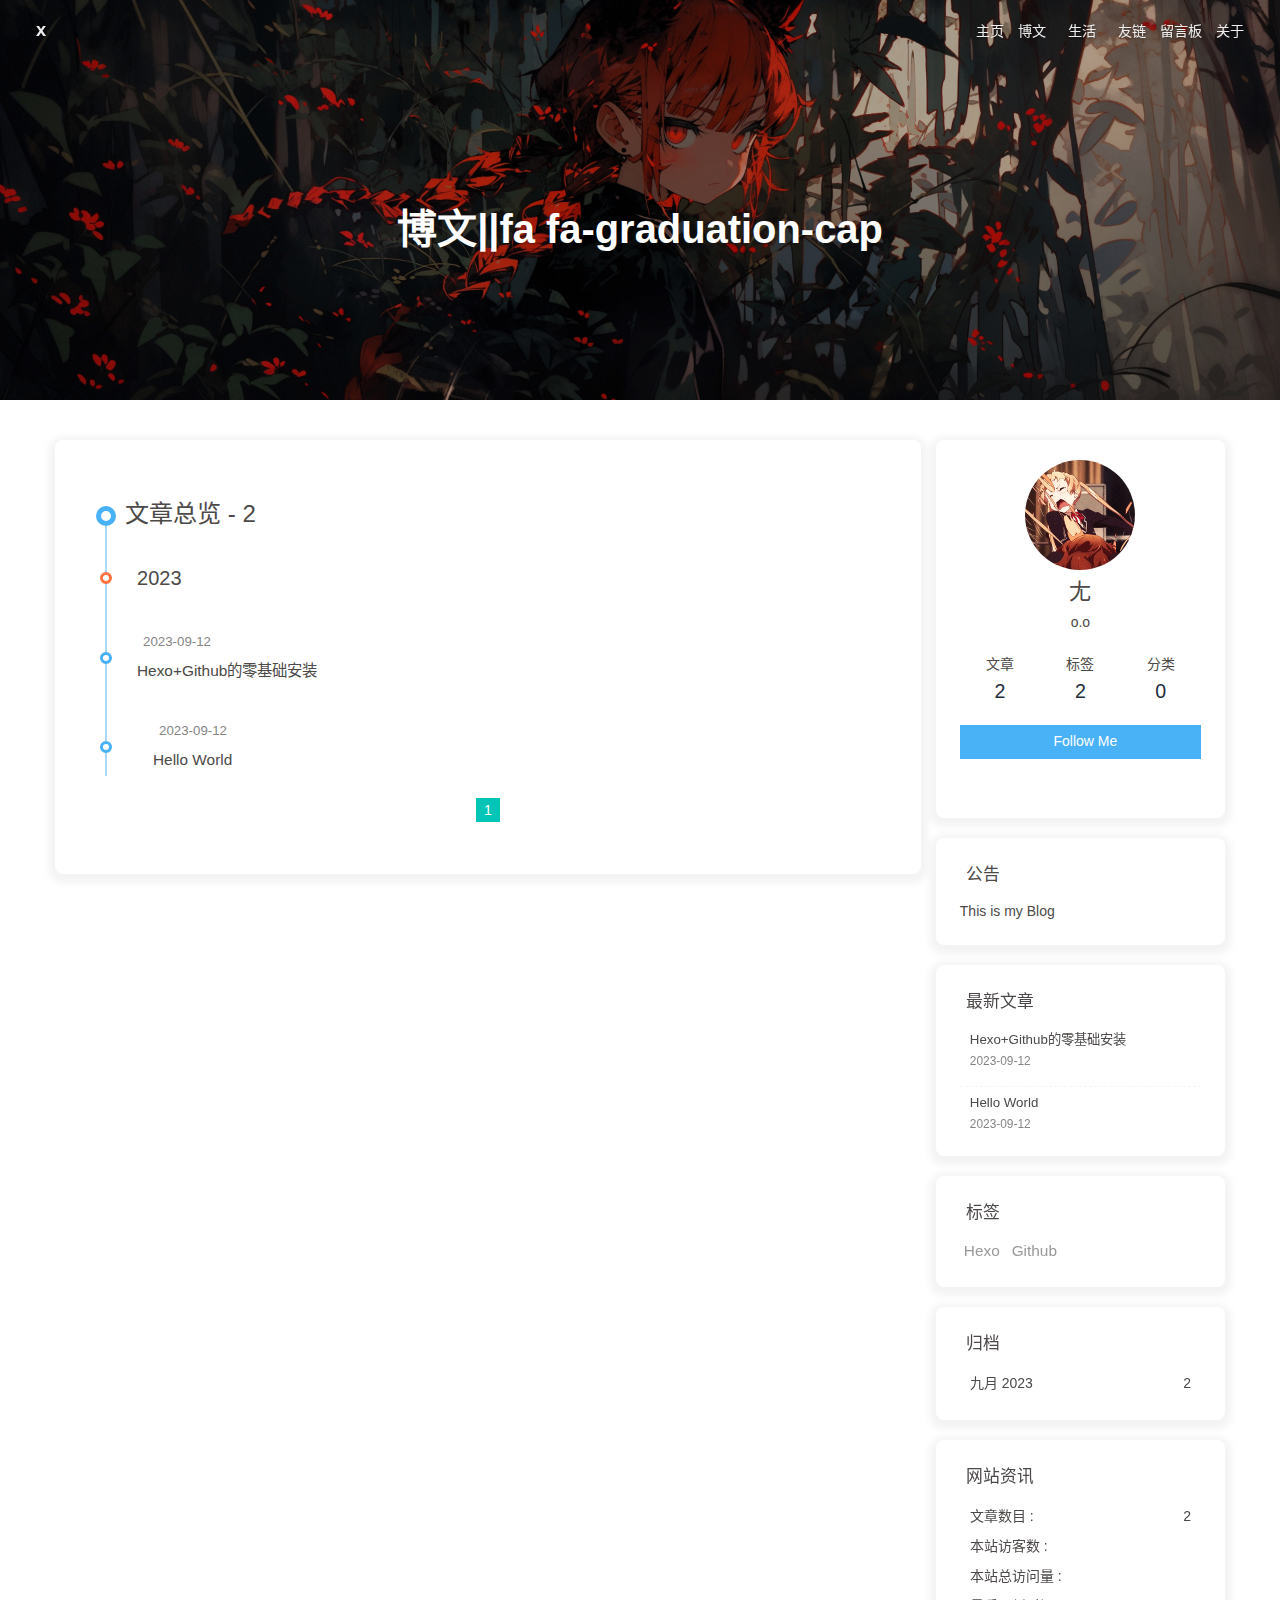
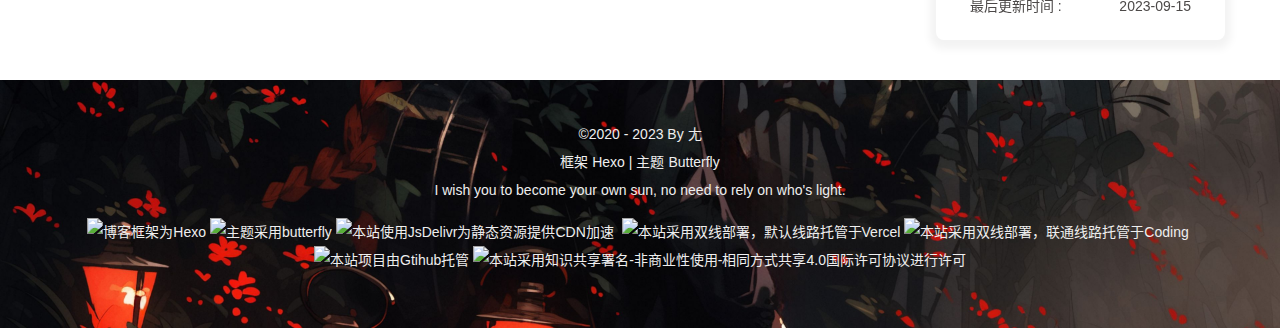
==== archives/index.html @ 746f525b "Site updated: 2023-09-15 11:22:36" ====
<!DOCTYPE html><html lang="zh-CN" data-theme="light"><head><meta charset="UTF-8"><meta http-equiv="X-UA-Compatible" content="IE=edge"><meta name="viewport" content="width=device-width, initial-scale=1.0,viewport-fit=cover"><title>博文||fa fa-graduation-cap | x</title><meta name="author" content="尢"><meta name="copyright" content="尢"><meta name="format-detection" content="telephone=no"><meta name="theme-color" content="#ffffff"><meta name="description" content="o.o">
<meta property="og:type" content="website">
<meta property="og:title" content="博文||fa fa-graduation-cap">
<meta property="og:url" content="http://example.com/archives/index.html">
<meta property="og:site_name" content="x">
<meta property="og:description" content="o.o">
<meta property="og:locale" content="zh_CN">
<meta property="og:image" content="http://example.com/img/2.gif">
<meta property="article:author" content="尢">
<meta name="twitter:card" content="summary">
<meta name="twitter:image" content="http://example.com/img/2.gif"><link rel="shortcut icon" href="/img/logo.png"><link rel="canonical" href="http://example.com/archives/index.html"><link rel="preconnect" href="//cdn.jsdelivr.net"/><link rel="preconnect" href="//busuanzi.ibruce.info"/><link rel="stylesheet" href="/css/index.css"><link rel="stylesheet" href="https://cdn.jsdelivr.net/npm/@fortawesome/fontawesome-free/css/all.min.css" media="print" onload="this.media='all'"><link rel="stylesheet" href="https://cdn.jsdelivr.net/npm/@fancyapps/ui/dist/fancybox/fancybox.min.css" media="print" onload="this.media='all'"><script>const GLOBAL_CONFIG = {
  root: '/',
  algolia: undefined,
  localSearch: undefined,
  translate: undefined,
  noticeOutdate: undefined,
  highlight: {"plugin":"highlighjs","highlightCopy":true,"highlightLang":true,"highlightHeightLimit":false},
  copy: {
    success: '复制成功',
    error: '复制错误',
    noSupport: '浏览器不支持'
  },
  relativeDate: {
    homepage: false,
    post: false
  },
  runtime: '',
  dateSuffix: {
    just: '刚刚',
    min: '分钟前',
    hour: '小时前',
    day: '天前',
    month: '个月前'
  },
  copyright: undefined,
  lightbox: 'fancybox',
  Snackbar: undefined,
  source: {
    justifiedGallery: {
      js: 'https://cdn.jsdelivr.net/npm/flickr-justified-gallery/dist/fjGallery.min.js',
      css: 'https://cdn.jsdelivr.net/npm/flickr-justified-gallery/dist/fjGallery.min.css'
    }
  },
  isPhotoFigcaption: false,
  islazyload: false,
  isAnchor: false,
  percent: {
    toc: true,
    rightside: false,
  },
  autoDarkmode: false
}</script><script id="config-diff">var GLOBAL_CONFIG_SITE = {
  title: '博文||fa fa-graduation-cap',
  isPost: false,
  isHome: false,
  isHighlightShrink: false,
  isToc: false,
  postUpdate: '2023-09-15 11:22:35'
}</script><noscript><style type="text/css">
  #nav {
    opacity: 1
  }
  .justified-gallery img {
    opacity: 1
  }

  #recent-posts time,
  #post-meta time {
    display: inline !important
  }
</style></noscript><script>(win=>{
    win.saveToLocal = {
      set: function setWithExpiry(key, value, ttl) {
        if (ttl === 0) return
        const now = new Date()
        const expiryDay = ttl * 86400000
        const item = {
          value: value,
          expiry: now.getTime() + expiryDay,
        }
        localStorage.setItem(key, JSON.stringify(item))
      },

      get: function getWithExpiry(key) {
        const itemStr = localStorage.getItem(key)

        if (!itemStr) {
          return undefined
        }
        const item = JSON.parse(itemStr)
        const now = new Date()

        if (now.getTime() > item.expiry) {
          localStorage.removeItem(key)
          return undefined
        }
        return item.value
      }
    }
  
    win.getScript = url => new Promise((resolve, reject) => {
      const script = document.createElement('script')
      script.src = url
      script.async = true
      script.onerror = reject
      script.onload = script.onreadystatechange = function() {
        const loadState = this.readyState
        if (loadState && loadState !== 'loaded' && loadState !== 'complete') return
        script.onload = script.onreadystatechange = null
        resolve()
      }
      document.head.appendChild(script)
    })
  
    win.getCSS = (url,id = false) => new Promise((resolve, reject) => {
      const link = document.createElement('link')
      link.rel = 'stylesheet'
      link.href = url
      if (id) link.id = id
      link.onerror = reject
      link.onload = link.onreadystatechange = function() {
        const loadState = this.readyState
        if (loadState && loadState !== 'loaded' && loadState !== 'complete') return
        link.onload = link.onreadystatechange = null
        resolve()
      }
      document.head.appendChild(link)
    })
  
      win.activateDarkMode = function () {
        document.documentElement.setAttribute('data-theme', 'dark')
        if (document.querySelector('meta[name="theme-color"]') !== null) {
          document.querySelector('meta[name="theme-color"]').setAttribute('content', '#0d0d0d')
        }
      }
      win.activateLightMode = function () {
        document.documentElement.setAttribute('data-theme', 'light')
        if (document.querySelector('meta[name="theme-color"]') !== null) {
          document.querySelector('meta[name="theme-color"]').setAttribute('content', '#ffffff')
        }
      }
      const t = saveToLocal.get('theme')
    
          if (t === 'dark') activateDarkMode()
          else if (t === 'light') activateLightMode()
        
      const asideStatus = saveToLocal.get('aside-status')
      if (asideStatus !== undefined) {
        if (asideStatus === 'hide') {
          document.documentElement.classList.add('hide-aside')
        } else {
          document.documentElement.classList.remove('hide-aside')
        }
      }
    
    const detectApple = () => {
      if(/iPad|iPhone|iPod|Macintosh/.test(navigator.userAgent)){
        document.documentElement.classList.add('apple')
      }
    }
    detectApple()
    })(window)</script><link rel="stylesheet" href="/css/shadow.css"><link rel="stylesheet" href="https://cdn.jsdelivr.net/gh/sviptzk/[email protected]/butterfly/css/plugins.min.css"><meta name="generator" content="Hexo 6.3.0"></head><body><div id="web_bg"></div><div id="sidebar"><div id="menu-mask"></div><div id="sidebar-menus"><div class="avatar-img is-center"><img src="/img/2.gif" onerror="onerror=null;src='/img/friend_404.gif'" alt="avatar"/></div><div class="sidebar-site-data site-data is-center"><a href="/archives/"><div class="headline">文章</div><div class="length-num">2</div></a><a href="/tags/"><div class="headline">标签</div><div class="length-num">2</div></a><a href="/categories/"><div class="headline">分类</div><div class="length-num">0</div></a></div><hr class="custom-hr"/><div class="menus_items"><div class="menus_item"><a class="site-page" href="/"><i class="fa-fw fa fa-home"></i><span> 主页</span></a></div><div class="menus_item"><a class="site-page group" href="javascript:void(0);"><i class="fa-fw fa fa-graduation-cap"></i><span> 博文</span><i class="fas fa-chevron-down"></i></a><ul class="menus_item_child"><li><a class="site-page child" href="/%E5%BD%92%E6%A1%A3"><i class="fa-fw /archives/"></i><span> 0</span></a></li><li><a class="site-page child" href="/%E5%88%86%E7%B1%BB"><i class="fa-fw /categories/"></i><span> 1</span></a></li><li><a class="site-page child" href="/%E6%A0%87%E7%AD%BE"><i class="fa-fw /tags/"></i><span> 2</span></a></li></ul></div><div class="menus_item"><a class="site-page group" href="javascript:void(0);"><i class="fa-fw fa fa-diamond"></i><span> 生活</span><i class="fas fa-chevron-down"></i></a><ul class="menus_item_child"><li><a class="site-page child" href="/%E8%AF%B4%E8%AF%B4"><i class="fa-fw /shuoshuo/"></i><span> 0</span></a></li><li><a class="site-page child" href="/%E7%9B%B8%E5%86%8C"><i class="fa-fw /photos/"></i><span> 1</span></a></li></ul></div><div class="menus_item"><a class="site-page" href="/links/"><i class="fa-fw fa fa-link"></i><span> 友链</span></a></div><div class="menus_item"><a class="site-page" href="/comment/"><i class="fa-fw fa fa-paper-plane"></i><span> 留言板</span></a></div><div class="menus_item"><a class="site-page" href="/about/"><i class="fa-fw fa fa-heart"></i><span> 关于</span></a></div></div></div></div><div class="page" id="body-wrap"><header class="not-home-page" id="page-header" style="background-image: url('/img/1.jpg')"><nav id="nav"><span id="blog-info"><a href="/" title="x"><span class="site-name">x</span></a></span><div id="menus"><div class="menus_items"><div class="menus_item"><a class="site-page" href="/"><i class="fa-fw fa fa-home"></i><span> 主页</span></a></div><div class="menus_item"><a class="site-page group" href="javascript:void(0);"><i class="fa-fw fa fa-graduation-cap"></i><span> 博文</span><i class="fas fa-chevron-down"></i></a><ul class="menus_item_child"><li><a class="site-page child" href="/%E5%BD%92%E6%A1%A3"><i class="fa-fw /archives/"></i><span> 0</span></a></li><li><a class="site-page child" href="/%E5%88%86%E7%B1%BB"><i class="fa-fw /categories/"></i><span> 1</span></a></li><li><a class="site-page child" href="/%E6%A0%87%E7%AD%BE"><i class="fa-fw /tags/"></i><span> 2</span></a></li></ul></div><div class="menus_item"><a class="site-page group" href="javascript:void(0);"><i class="fa-fw fa fa-diamond"></i><span> 生活</span><i class="fas fa-chevron-down"></i></a><ul class="menus_item_child"><li><a class="site-page child" href="/%E8%AF%B4%E8%AF%B4"><i class="fa-fw /shuoshuo/"></i><span> 0</span></a></li><li><a class="site-page child" href="/%E7%9B%B8%E5%86%8C"><i class="fa-fw /photos/"></i><span> 1</span></a></li></ul></div><div class="menus_item"><a class="site-page" href="/links/"><i class="fa-fw fa fa-link"></i><span> 友链</span></a></div><div class="menus_item"><a class="site-page" href="/comment/"><i class="fa-fw fa fa-paper-plane"></i><span> 留言板</span></a></div><div class="menus_item"><a class="site-page" href="/about/"><i class="fa-fw fa fa-heart"></i><span> 关于</span></a></div></div><div id="toggle-menu"><a class="site-page" href="javascript:void(0);"><i class="fas fa-bars fa-fw"></i></a></div></div></nav><div id="page-site-info"><h1 id="site-title">博文||fa fa-graduation-cap</h1></div></header><main class="layout" id="content-inner"><div id="archive"><div class="article-sort-title">文章总览 - 2</div><div class="article-sort"><div class="article-sort-item year">2023</div><div class="article-sort-item no-article-cover"><div class="article-sort-item-info"><div class="article-sort-item-time"><i class="far fa-calendar-alt"></i><time class="post-meta-date-created" datetime="2023-09-12T15:02:37.000Z" title="发表于 2023-09-12 23:02:37">2023-09-12</time></div><a class="article-sort-item-title" href="/2023/09/12/Java%E5%AD%A6%E4%B9%A0/" title="Hexo+Github的零基础安装">Hexo+Github的零基础安装</a></div></div><div class="article-sort-item"><div class="article-sort-item-info"><div class="article-sort-item-time"><i class="far fa-calendar-alt"></i><time class="post-meta-date-created" datetime="2023-09-12T13:14:47.873Z" title="发表于 2023-09-12 21:14:47">2023-09-12</time></div><a class="article-sort-item-title" href="/2023/09/12/hello-world/" title="Hello World">Hello World</a></div></div></div><nav id="pagination"><div class="pagination"><span class="page-number current">1</span></div></nav></div><div class="aside-content" id="aside-content"><div class="card-widget card-info"><div class="is-center"><div class="avatar-img"><img src="/img/2.gif" onerror="this.onerror=null;this.src='/img/friend_404.gif'" alt="avatar"/></div><div class="author-info__name">尢</div><div class="author-info__description">o.o</div></div><div class="card-info-data site-data is-center"><a href="/archives/"><div class="headline">文章</div><div class="length-num">2</div></a><a href="/tags/"><div class="headline">标签</div><div class="length-num">2</div></a><a href="/categories/"><div class="headline">分类</div><div class="length-num">0</div></a></div><a id="card-info-btn" target="_blank" rel="noopener" href="https://github.com/xxxxxx"><i class="fab fa-github"></i><span>Follow Me</span></a><div class="card-info-social-icons is-center"><a class="social-icon" href="https://github.com/gdyou" target="_blank" title="Github"><i class="fab fa-github"></i></a><a class="social-icon" href="mailto:1973807205@qq.com" target="_blank" title="Email"><i class="fas fa-envelope"></i></a></div></div><div class="card-widget card-announcement"><div class="item-headline"><i class="fas fa-bullhorn fa-shake"></i><span>公告</span></div><div class="announcement_content">This is my Blog</div></div><div class="sticky_layout"><div class="card-widget card-recent-post"><div class="item-headline"><i class="fas fa-history"></i><span>最新文章</span></div><div class="aside-list"><div class="aside-list-item no-cover"><div class="content"><a class="title" href="/2023/09/12/Java%E5%AD%A6%E4%B9%A0/" title="Hexo+Github的零基础安装">Hexo+Github的零基础安装</a><time datetime="2023-09-12T15:02:37.000Z" title="发表于 2023-09-12 23:02:37">2023-09-12</time></div></div><div class="aside-list-item"><div class="content"><a class="title" href="/2023/09/12/hello-world/" title="Hello World">Hello World</a><time datetime="2023-09-12T13:14:47.873Z" title="发表于 2023-09-12 21:14:47">2023-09-12</time></div></div></div></div><div class="card-widget card-tags"><div class="item-headline"><i class="fas fa-tags"></i><span>标签</span></div><div class="card-tag-cloud"><a href="/tags/Hexo/" style="font-size: 1.1em; color: #999">Hexo</a> <a href="/tags/Github/" style="font-size: 1.1em; color: #999">Github</a></div></div><div class="card-widget card-archives"><div class="item-headline"><i class="fas fa-archive"></i><span>归档</span></div><ul class="card-archive-list"><li class="card-archive-list-item"><a class="card-archive-list-link" href="/archives/2023/09/"><span class="card-archive-list-date">九月 2023</span><span class="card-archive-list-count">2</span></a></li></ul></div><div class="card-widget card-webinfo"><div class="item-headline"><i class="fas fa-chart-line"></i><span>网站资讯</span></div><div class="webinfo"><div class="webinfo-item"><div class="item-name">文章数目 :</div><div class="item-count">2</div></div><div class="webinfo-item"><div class="item-name">本站访客数 :</div><div class="item-count" id="busuanzi_value_site_uv"><i class="fa-solid fa-spinner fa-spin"></i></div></div><div class="webinfo-item"><div class="item-name">本站总访问量 :</div><div class="item-count" id="busuanzi_value_site_pv"><i class="fa-solid fa-spinner fa-spin"></i></div></div><div class="webinfo-item"><div class="item-name">最后更新时间 :</div><div class="item-count" id="last-push-date" data-lastPushDate="2023-09-15T03:22:35.268Z"><i class="fa-solid fa-spinner fa-spin"></i></div></div></div></div></div></div></main><footer id="footer" style="background-image: url('/img/1.jpg')"><div id="footer-wrap"><div class="copyright">&copy;2020 - 2023 By 尢</div><div class="framework-info"><span>框架 </span><a target="_blank" rel="noopener" href="https://hexo.io">Hexo</a><span class="footer-separator">|</span><span>主题 </span><a target="_blank" rel="noopener" href="https://github.com/jerryc127/hexo-theme-butterfly">Butterfly</a></div><div class="footer_custom_text">I wish you to become your own sun, no need to rely on who's light.<p><a target="_blank" href="https://hexo.io/"><img src="https://img.shields.io/badge/Frame-Hexo-blue?style=flat&logo=hexo" title="博客框架为Hexo"></a>&nbsp;<a target="_blank" href="https://butterfly.js.org/"><img src="https://img.shields.io/badge/Theme-Butterfly-6513df?style=flat&logo=bitdefender" title="主题采用butterfly"></a>&nbsp;<a target="_blank" href="https://www.jsdelivr.com/"><img src="https://img.shields.io/badge/CDN-jsDelivr-orange?style=flat&logo=jsDelivr" title="本站使用JsDelivr为静态资源提供CDN加速"></a> &nbsp;<a target="_blank" href="https://vercel.com/ "><img src="https://img.shields.io/badge/Hosted-Vervel-brightgreen?style=flat&logo=Vercel" title="本站采用双线部署，默认线路托管于Vercel"></a>&nbsp;<a target="_blank" href="https://vercel.com/ "><img src="https://img.shields.io/badge/Hosted-Coding-0cedbe?style=flat&logo=Codio" title="本站采用双线部署，联通线路托管于Coding"></a>&nbsp;<a target="_blank" href="https://github.com/"><img src="https://img.shields.io/badge/Source-Github-d021d6?style=flat&logo=GitHub" title="本站项目由Gtihub托管"></a>&nbsp;<a target="_blank" href="http://creativecommons.org/licenses/by-nc-sa/4.0/"><img src="https://img.shields.io/badge/Copyright-BY--NC--SA%204.0-d42328?style=flat&logo=Claris" title="本站采用知识共享署名-非商业性使用-相同方式共享4.0国际许可协议进行许可"></a></p></div></div></footer></div><div id="rightside"><div id="rightside-config-hide"><button id="darkmode" type="button" title="浅色和深色模式转换"><i class="fas fa-adjust"></i></button><button id="hide-aside-btn" type="button" title="单栏和双栏切换"><i class="fas fa-arrows-alt-h"></i></button></div><div id="rightside-config-show"><button id="rightside_config" type="button" title="设置"><i class="fas fa-cog fa-spin"></i></button><button id="go-up" type="button" title="回到顶部"><span class="scroll-percent"></span><i class="fas fa-arrow-up"></i></button></div></div><div><script src="/js/utils.js"></script><script src="/js/main.js"></script><script src="https://cdn.jsdelivr.net/npm/@fancyapps/ui/dist/fancybox/fancybox.umd.min.js"></script><div class="js-pjax"></div><script src="/js/shadow.js"></script><script src="https://myhkw.cn/player/js/player.js" id="myhk" key="159611061656" m="1"></script><script id="click-heart" src="https://cdn.jsdelivr.net/npm/butterfly-extsrc/dist/click-heart.min.js" async="async" mobile="true"></script><script async data-pjax src="//busuanzi.ibruce.info/busuanzi/2.3/busuanzi.pure.mini.js"></script></div></body></html>
---- css/shadow.css ----
/* 彩带 */
.card-info-avatar:hover {
    background: url(https://cdn.jsdelivr.net/gh/rigodlee/BLOGCDN/img/H3342af90d24b4d62b9bbfec9688ccc25M.gif);
  }
  
  /* 花 */
  /* .card-info-avatar:hover {
    background: url(https://cdn.jsdelivr.net/gh/rigodlee/BLOGCDN/img/20200530181856.gif);
  } */
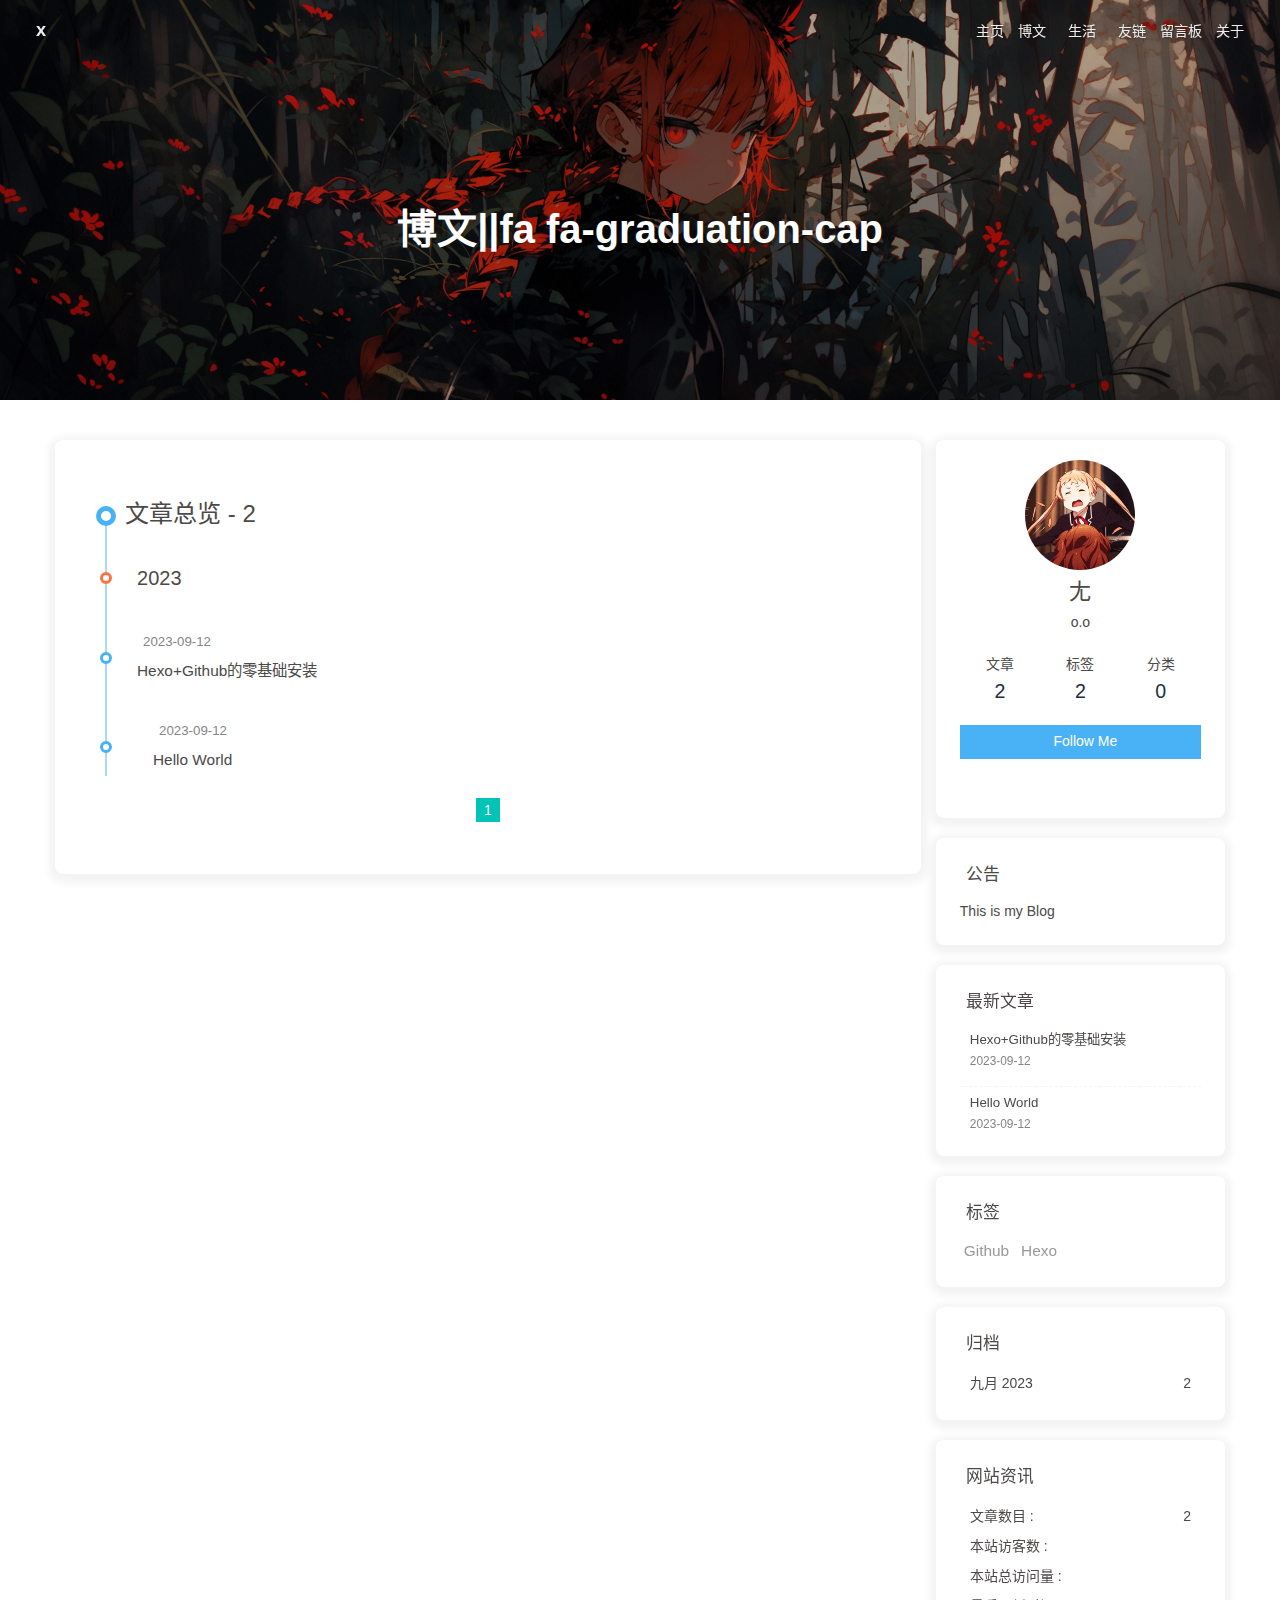
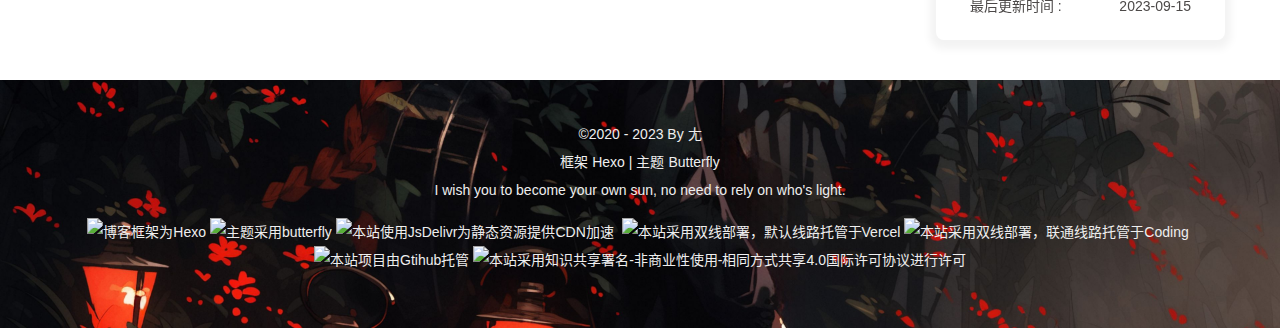
==== commit bf40326d: "Site updated: 2023-09-15 11:24:54" ====
--- a/archives/index.html
+++ b/archives/index.html
@@ -55,7 +55,7 @@
   isHome: false,
   isHighlightShrink: false,
   isToc: false,
-  postUpdate: '2023-09-15 11:22:35'
+  postUpdate: '2023-09-15 11:24:45'
 }</script><noscript><style type="text/css">
   #nav {
     opacity: 1
@@ -159,4 +159,4 @@
       }
     }
     detectApple()
-    })(window)</script><link rel="stylesheet" href="/css/shadow.css"><link rel="stylesheet" href="https://cdn.jsdelivr.net/gh/sviptzk/[email protected]/butterfly/css/plugins.min.css"><meta name="generator" content="Hexo 6.3.0"></head><body><div id="web_bg"></div><div id="sidebar"><div id="menu-mask"></div><div id="sidebar-menus"><div class="avatar-img is-center"><img src="/img/2.gif" onerror="onerror=null;src='/img/friend_404.gif'" alt="avatar"/></div><div class="sidebar-site-data site-data is-center"><a href="/archives/"><div class="headline">文章</div><div class="length-num">2</div></a><a href="/tags/"><div class="headline">标签</div><div class="length-num">2</div></a><a href="/categories/"><div class="headline">分类</div><div class="length-num">0</div></a></div><hr class="custom-hr"/><div class="menus_items"><div class="menus_item"><a class="site-page" href="/"><i class="fa-fw fa fa-home"></i><span> 主页</span></a></div><div class="menus_item"><a class="site-page group" href="javascript:void(0);"><i class="fa-fw fa fa-graduation-cap"></i><span> 博文</span><i class="fas fa-chevron-down"></i></a><ul class="menus_item_child"><li><a class="site-page child" href="/%E5%BD%92%E6%A1%A3"><i class="fa-fw /archives/"></i><span> 0</span></a></li><li><a class="site-page child" href="/%E5%88%86%E7%B1%BB"><i class="fa-fw /categories/"></i><span> 1</span></a></li><li><a class="site-page child" href="/%E6%A0%87%E7%AD%BE"><i class="fa-fw /tags/"></i><span> 2</span></a></li></ul></div><div class="menus_item"><a class="site-page group" href="javascript:void(0);"><i class="fa-fw fa fa-diamond"></i><span> 生活</span><i class="fas fa-chevron-down"></i></a><ul class="menus_item_child"><li><a class="site-page child" href="/%E8%AF%B4%E8%AF%B4"><i class="fa-fw /shuoshuo/"></i><span> 0</span></a></li><li><a class="site-page child" href="/%E7%9B%B8%E5%86%8C"><i class="fa-fw /photos/"></i><span> 1</span></a></li></ul></div><div class="menus_item"><a class="site-page" href="/links/"><i class="fa-fw fa fa-link"></i><span> 友链</span></a></div><div class="menus_item"><a class="site-page" href="/comment/"><i class="fa-fw fa fa-paper-plane"></i><span> 留言板</span></a></div><div class="menus_item"><a class="site-page" href="/about/"><i class="fa-fw fa fa-heart"></i><span> 关于</span></a></div></div></div></div><div class="page" id="body-wrap"><header class="not-home-page" id="page-header" style="background-image: url('/img/1.jpg')"><nav id="nav"><span id="blog-info"><a href="/" title="x"><span class="site-name">x</span></a></span><div id="menus"><div class="menus_items"><div class="menus_item"><a class="site-page" href="/"><i class="fa-fw fa fa-home"></i><span> 主页</span></a></div><div class="menus_item"><a class="site-page group" href="javascript:void(0);"><i class="fa-fw fa fa-graduation-cap"></i><span> 博文</span><i class="fas fa-chevron-down"></i></a><ul class="menus_item_child"><li><a class="site-page child" href="/%E5%BD%92%E6%A1%A3"><i class="fa-fw /archives/"></i><span> 0</span></a></li><li><a class="site-page child" href="/%E5%88%86%E7%B1%BB"><i class="fa-fw /categories/"></i><span> 1</span></a></li><li><a class="site-page child" href="/%E6%A0%87%E7%AD%BE"><i class="fa-fw /tags/"></i><span> 2</span></a></li></ul></div><div class="menus_item"><a class="site-page group" href="javascript:void(0);"><i class="fa-fw fa fa-diamond"></i><span> 生活</span><i class="fas fa-chevron-down"></i></a><ul class="menus_item_child"><li><a class="site-page child" href="/%E8%AF%B4%E8%AF%B4"><i class="fa-fw /shuoshuo/"></i><span> 0</span></a></li><li><a class="site-page child" href="/%E7%9B%B8%E5%86%8C"><i class="fa-fw /photos/"></i><span> 1</span></a></li></ul></div><div class="menus_item"><a class="site-page" href="/links/"><i class="fa-fw fa fa-link"></i><span> 友链</span></a></div><div class="menus_item"><a class="site-page" href="/comment/"><i class="fa-fw fa fa-paper-plane"></i><span> 留言板</span></a></div><div class="menus_item"><a class="site-page" href="/about/"><i class="fa-fw fa fa-heart"></i><span> 关于</span></a></div></div><div id="toggle-menu"><a class="site-page" href="javascript:void(0);"><i class="fas fa-bars fa-fw"></i></a></div></div></nav><div id="page-site-info"><h1 id="site-title">博文||fa fa-graduation-cap</h1></div></header><main class="layout" id="content-inner"><div id="archive"><div class="article-sort-title">文章总览 - 2</div><div class="article-sort"><div class="article-sort-item year">2023</div><div class="article-sort-item no-article-cover"><div class="article-sort-item-info"><div class="article-sort-item-time"><i class="far fa-calendar-alt"></i><time class="post-meta-date-created" datetime="2023-09-12T15:02:37.000Z" title="发表于 2023-09-12 23:02:37">2023-09-12</time></div><a class="article-sort-item-title" href="/2023/09/12/Java%E5%AD%A6%E4%B9%A0/" title="Hexo+Github的零基础安装">Hexo+Github的零基础安装</a></div></div><div class="article-sort-item"><div class="article-sort-item-info"><div class="article-sort-item-time"><i class="far fa-calendar-alt"></i><time class="post-meta-date-created" datetime="2023-09-12T13:14:47.873Z" title="发表于 2023-09-12 21:14:47">2023-09-12</time></div><a class="article-sort-item-title" href="/2023/09/12/hello-world/" title="Hello World">Hello World</a></div></div></div><nav id="pagination"><div class="pagination"><span class="page-number current">1</span></div></nav></div><div class="aside-content" id="aside-content"><div class="card-widget card-info"><div class="is-center"><div class="avatar-img"><img src="/img/2.gif" onerror="this.onerror=null;this.src='/img/friend_404.gif'" alt="avatar"/></div><div class="author-info__name">尢</div><div class="author-info__description">o.o</div></div><div class="card-info-data site-data is-center"><a href="/archives/"><div class="headline">文章</div><div class="length-num">2</div></a><a href="/tags/"><div class="headline">标签</div><div class="length-num">2</div></a><a href="/categories/"><div class="headline">分类</div><div class="length-num">0</div></a></div><a id="card-info-btn" target="_blank" rel="noopener" href="https://github.com/xxxxxx"><i class="fab fa-github"></i><span>Follow Me</span></a><div class="card-info-social-icons is-center"><a class="social-icon" href="https://github.com/gdyou" target="_blank" title="Github"><i class="fab fa-github"></i></a><a class="social-icon" href="mailto:1973807205@qq.com" target="_blank" title="Email"><i class="fas fa-envelope"></i></a></div></div><div class="card-widget card-announcement"><div class="item-headline"><i class="fas fa-bullhorn fa-shake"></i><span>公告</span></div><div class="announcement_content">This is my Blog</div></div><div class="sticky_layout"><div class="card-widget card-recent-post"><div class="item-headline"><i class="fas fa-history"></i><span>最新文章</span></div><div class="aside-list"><div class="aside-list-item no-cover"><div class="content"><a class="title" href="/2023/09/12/Java%E5%AD%A6%E4%B9%A0/" title="Hexo+Github的零基础安装">Hexo+Github的零基础安装</a><time datetime="2023-09-12T15:02:37.000Z" title="发表于 2023-09-12 23:02:37">2023-09-12</time></div></div><div class="aside-list-item"><div class="content"><a class="title" href="/2023/09/12/hello-world/" title="Hello World">Hello World</a><time datetime="2023-09-12T13:14:47.873Z" title="发表于 2023-09-12 21:14:47">2023-09-12</time></div></div></div></div><div class="card-widget card-tags"><div class="item-headline"><i class="fas fa-tags"></i><span>标签</span></div><div class="card-tag-cloud"><a href="/tags/Hexo/" style="font-size: 1.1em; color: #999">Hexo</a> <a href="/tags/Github/" style="font-size: 1.1em; color: #999">Github</a></div></div><div class="card-widget card-archives"><div class="item-headline"><i class="fas fa-archive"></i><span>归档</span></div><ul class="card-archive-list"><li class="card-archive-list-item"><a class="card-archive-list-link" href="/archives/2023/09/"><span class="card-archive-list-date">九月 2023</span><span class="card-archive-list-count">2</span></a></li></ul></div><div class="card-widget card-webinfo"><div class="item-headline"><i class="fas fa-chart-line"></i><span>网站资讯</span></div><div class="webinfo"><div class="webinfo-item"><div class="item-name">文章数目 :</div><div class="item-count">2</div></div><div class="webinfo-item"><div class="item-name">本站访客数 :</div><div class="item-count" id="busuanzi_value_site_uv"><i class="fa-solid fa-spinner fa-spin"></i></div></div><div class="webinfo-item"><div class="item-name">本站总访问量 :</div><div class="item-count" id="busuanzi_value_site_pv"><i class="fa-solid fa-spinner fa-spin"></i></div></div><div class="webinfo-item"><div class="item-name">最后更新时间 :</div><div class="item-count" id="last-push-date" data-lastPushDate="2023-09-15T03:22:35.268Z"><i class="fa-solid fa-spinner fa-spin"></i></div></div></div></div></div></div></main><footer id="footer" style="background-image: url('/img/1.jpg')"><div id="footer-wrap"><div class="copyright">&copy;2020 - 2023 By 尢</div><div class="framework-info"><span>框架 </span><a target="_blank" rel="noopener" href="https://hexo.io">Hexo</a><span class="footer-separator">|</span><span>主题 </span><a target="_blank" rel="noopener" href="https://github.com/jerryc127/hexo-theme-butterfly">Butterfly</a></div><div class="footer_custom_text">I wish you to become your own sun, no need to rely on who's light.<p><a target="_blank" href="https://hexo.io/"><img src="https://img.shields.io/badge/Frame-Hexo-blue?style=flat&logo=hexo" title="博客框架为Hexo"></a>&nbsp;<a target="_blank" href="https://butterfly.js.org/"><img src="https://img.shields.io/badge/Theme-Butterfly-6513df?style=flat&logo=bitdefender" title="主题采用butterfly"></a>&nbsp;<a target="_blank" href="https://www.jsdelivr.com/"><img src="https://img.shields.io/badge/CDN-jsDelivr-orange?style=flat&logo=jsDelivr" title="本站使用JsDelivr为静态资源提供CDN加速"></a> &nbsp;<a target="_blank" href="https://vercel.com/ "><img src="https://img.shields.io/badge/Hosted-Vervel-brightgreen?style=flat&logo=Vercel" title="本站采用双线部署，默认线路托管于Vercel"></a>&nbsp;<a target="_blank" href="https://vercel.com/ "><img src="https://img.shields.io/badge/Hosted-Coding-0cedbe?style=flat&logo=Codio" title="本站采用双线部署，联通线路托管于Coding"></a>&nbsp;<a target="_blank" href="https://github.com/"><img src="https://img.shields.io/badge/Source-Github-d021d6?style=flat&logo=GitHub" title="本站项目由Gtihub托管"></a>&nbsp;<a target="_blank" href="http://creativecommons.org/licenses/by-nc-sa/4.0/"><img src="https://img.shields.io/badge/Copyright-BY--NC--SA%204.0-d42328?style=flat&logo=Claris" title="本站采用知识共享署名-非商业性使用-相同方式共享4.0国际许可协议进行许可"></a></p></div></div></footer></div><div id="rightside"><div id="rightside-config-hide"><button id="darkmode" type="button" title="浅色和深色模式转换"><i class="fas fa-adjust"></i></button><button id="hide-aside-btn" type="button" title="单栏和双栏切换"><i class="fas fa-arrows-alt-h"></i></button></div><div id="rightside-config-show"><button id="rightside_config" type="button" title="设置"><i class="fas fa-cog fa-spin"></i></button><button id="go-up" type="button" title="回到顶部"><span class="scroll-percent"></span><i class="fas fa-arrow-up"></i></button></div></div><div><script src="/js/utils.js"></script><script src="/js/main.js"></script><script src="https://cdn.jsdelivr.net/npm/@fancyapps/ui/dist/fancybox/fancybox.umd.min.js"></script><div class="js-pjax"></div><script src="/js/shadow.js"></script><script src="https://myhkw.cn/player/js/player.js" id="myhk" key="159611061656" m="1"></script><script id="click-heart" src="https://cdn.jsdelivr.net/npm/butterfly-extsrc/dist/click-heart.min.js" async="async" mobile="true"></script><script async data-pjax src="//busuanzi.ibruce.info/busuanzi/2.3/busuanzi.pure.mini.js"></script></div></body></html>+    })(window)</script><link rel="stylesheet" href="/css/shadow.css"><link rel="stylesheet" href="https://cdn.jsdelivr.net/gh/sviptzk/[email protected]/butterfly/css/plugins.min.css"><meta name="generator" content="Hexo 6.3.0"></head><body><div id="web_bg"></div><div id="sidebar"><div id="menu-mask"></div><div id="sidebar-menus"><div class="avatar-img is-center"><img src="/img/2.gif" onerror="onerror=null;src='/img/friend_404.gif'" alt="avatar"/></div><div class="sidebar-site-data site-data is-center"><a href="/archives/"><div class="headline">文章</div><div class="length-num">2</div></a><a href="/tags/"><div class="headline">标签</div><div class="length-num">2</div></a><a href="/categories/"><div class="headline">分类</div><div class="length-num">0</div></a></div><hr class="custom-hr"/><div class="menus_items"><div class="menus_item"><a class="site-page" href="/"><i class="fa-fw fa fa-home"></i><span> 主页</span></a></div><div class="menus_item"><a class="site-page group" href="javascript:void(0);"><i class="fa-fw fa fa-graduation-cap"></i><span> 博文</span><i class="fas fa-chevron-down"></i></a><ul class="menus_item_child"><li><a class="site-page child" href="/%E5%BD%92%E6%A1%A3"><i class="fa-fw /archives/"></i><span> 0</span></a></li><li><a class="site-page child" href="/%E5%88%86%E7%B1%BB"><i class="fa-fw /categories/"></i><span> 1</span></a></li><li><a class="site-page child" href="/%E6%A0%87%E7%AD%BE"><i class="fa-fw /tags/"></i><span> 2</span></a></li></ul></div><div class="menus_item"><a class="site-page group" href="javascript:void(0);"><i class="fa-fw fa fa-diamond"></i><span> 生活</span><i class="fas fa-chevron-down"></i></a><ul class="menus_item_child"><li><a class="site-page child" href="/%E8%AF%B4%E8%AF%B4"><i class="fa-fw /shuoshuo/"></i><span> 0</span></a></li><li><a class="site-page child" href="/%E7%9B%B8%E5%86%8C"><i class="fa-fw /photos/"></i><span> 1</span></a></li></ul></div><div class="menus_item"><a class="site-page" href="/links/"><i class="fa-fw fa fa-link"></i><span> 友链</span></a></div><div class="menus_item"><a class="site-page" href="/comment/"><i class="fa-fw fa fa-paper-plane"></i><span> 留言板</span></a></div><div class="menus_item"><a class="site-page" href="/about/"><i class="fa-fw fa fa-heart"></i><span> 关于</span></a></div></div></div></div><div class="page" id="body-wrap"><header class="not-home-page" id="page-header" style="background-image: url('/img/1.jpg')"><nav id="nav"><span id="blog-info"><a href="/" title="x"><span class="site-name">x</span></a></span><div id="menus"><div class="menus_items"><div class="menus_item"><a class="site-page" href="/"><i class="fa-fw fa fa-home"></i><span> 主页</span></a></div><div class="menus_item"><a class="site-page group" href="javascript:void(0);"><i class="fa-fw fa fa-graduation-cap"></i><span> 博文</span><i class="fas fa-chevron-down"></i></a><ul class="menus_item_child"><li><a class="site-page child" href="/%E5%BD%92%E6%A1%A3"><i class="fa-fw /archives/"></i><span> 0</span></a></li><li><a class="site-page child" href="/%E5%88%86%E7%B1%BB"><i class="fa-fw /categories/"></i><span> 1</span></a></li><li><a class="site-page child" href="/%E6%A0%87%E7%AD%BE"><i class="fa-fw /tags/"></i><span> 2</span></a></li></ul></div><div class="menus_item"><a class="site-page group" href="javascript:void(0);"><i class="fa-fw fa fa-diamond"></i><span> 生活</span><i class="fas fa-chevron-down"></i></a><ul class="menus_item_child"><li><a class="site-page child" href="/%E8%AF%B4%E8%AF%B4"><i class="fa-fw /shuoshuo/"></i><span> 0</span></a></li><li><a class="site-page child" href="/%E7%9B%B8%E5%86%8C"><i class="fa-fw /photos/"></i><span> 1</span></a></li></ul></div><div class="menus_item"><a class="site-page" href="/links/"><i class="fa-fw fa fa-link"></i><span> 友链</span></a></div><div class="menus_item"><a class="site-page" href="/comment/"><i class="fa-fw fa fa-paper-plane"></i><span> 留言板</span></a></div><div class="menus_item"><a class="site-page" href="/about/"><i class="fa-fw fa fa-heart"></i><span> 关于</span></a></div></div><div id="toggle-menu"><a class="site-page" href="javascript:void(0);"><i class="fas fa-bars fa-fw"></i></a></div></div></nav><div id="page-site-info"><h1 id="site-title">博文||fa fa-graduation-cap</h1></div></header><main class="layout" id="content-inner"><div id="archive"><div class="article-sort-title">文章总览 - 2</div><div class="article-sort"><div class="article-sort-item year">2023</div><div class="article-sort-item no-article-cover"><div class="article-sort-item-info"><div class="article-sort-item-time"><i class="far fa-calendar-alt"></i><time class="post-meta-date-created" datetime="2023-09-12T15:02:37.000Z" title="发表于 2023-09-12 23:02:37">2023-09-12</time></div><a class="article-sort-item-title" href="/2023/09/12/Java%E5%AD%A6%E4%B9%A0/" title="Hexo+Github的零基础安装">Hexo+Github的零基础安装</a></div></div><div class="article-sort-item"><div class="article-sort-item-info"><div class="article-sort-item-time"><i class="far fa-calendar-alt"></i><time class="post-meta-date-created" datetime="2023-09-12T13:14:47.873Z" title="发表于 2023-09-12 21:14:47">2023-09-12</time></div><a class="article-sort-item-title" href="/2023/09/12/hello-world/" title="Hello World">Hello World</a></div></div></div><nav id="pagination"><div class="pagination"><span class="page-number current">1</span></div></nav></div><div class="aside-content" id="aside-content"><div class="card-widget card-info"><div class="is-center"><div class="avatar-img"><img src="/img/2.gif" onerror="this.onerror=null;this.src='/img/friend_404.gif'" alt="avatar"/></div><div class="author-info__name">尢</div><div class="author-info__description">o.o</div></div><div class="card-info-data site-data is-center"><a href="/archives/"><div class="headline">文章</div><div class="length-num">2</div></a><a href="/tags/"><div class="headline">标签</div><div class="length-num">2</div></a><a href="/categories/"><div class="headline">分类</div><div class="length-num">0</div></a></div><a id="card-info-btn" target="_blank" rel="noopener" href="https://github.com/xxxxxx"><i class="fab fa-github"></i><span>Follow Me</span></a><div class="card-info-social-icons is-center"><a class="social-icon" href="https://github.com/gdyou" target="_blank" title="Github"><i class="fab fa-github"></i></a><a class="social-icon" href="mailto:1973807205@qq.com" target="_blank" title="Email"><i class="fas fa-envelope"></i></a></div></div><div class="card-widget card-announcement"><div class="item-headline"><i class="fas fa-bullhorn fa-shake"></i><span>公告</span></div><div class="announcement_content">This is my Blog</div></div><div class="sticky_layout"><div class="card-widget card-recent-post"><div class="item-headline"><i class="fas fa-history"></i><span>最新文章</span></div><div class="aside-list"><div class="aside-list-item no-cover"><div class="content"><a class="title" href="/2023/09/12/Java%E5%AD%A6%E4%B9%A0/" title="Hexo+Github的零基础安装">Hexo+Github的零基础安装</a><time datetime="2023-09-12T15:02:37.000Z" title="发表于 2023-09-12 23:02:37">2023-09-12</time></div></div><div class="aside-list-item"><div class="content"><a class="title" href="/2023/09/12/hello-world/" title="Hello World">Hello World</a><time datetime="2023-09-12T13:14:47.873Z" title="发表于 2023-09-12 21:14:47">2023-09-12</time></div></div></div></div><div class="card-widget card-tags"><div class="item-headline"><i class="fas fa-tags"></i><span>标签</span></div><div class="card-tag-cloud"><a href="/tags/Github/" style="font-size: 1.1em; color: #999">Github</a> <a href="/tags/Hexo/" style="font-size: 1.1em; color: #999">Hexo</a></div></div><div class="card-widget card-archives"><div class="item-headline"><i class="fas fa-archive"></i><span>归档</span></div><ul class="card-archive-list"><li class="card-archive-list-item"><a class="card-archive-list-link" href="/archives/2023/09/"><span class="card-archive-list-date">九月 2023</span><span class="card-archive-list-count">2</span></a></li></ul></div><div class="card-widget card-webinfo"><div class="item-headline"><i class="fas fa-chart-line"></i><span>网站资讯</span></div><div class="webinfo"><div class="webinfo-item"><div class="item-name">文章数目 :</div><div class="item-count">2</div></div><div class="webinfo-item"><div class="item-name">本站访客数 :</div><div class="item-count" id="busuanzi_value_site_uv"><i class="fa-solid fa-spinner fa-spin"></i></div></div><div class="webinfo-item"><div class="item-name">本站总访问量 :</div><div class="item-count" id="busuanzi_value_site_pv"><i class="fa-solid fa-spinner fa-spin"></i></div></div><div class="webinfo-item"><div class="item-name">最后更新时间 :</div><div class="item-count" id="last-push-date" data-lastPushDate="2023-09-15T03:24:45.418Z"><i class="fa-solid fa-spinner fa-spin"></i></div></div></div></div></div></div></main><footer id="footer" style="background-image: url('/img/1.jpg')"><div id="footer-wrap"><div class="copyright">&copy;2020 - 2023 By 尢</div><div class="framework-info"><span>框架 </span><a target="_blank" rel="noopener" href="https://hexo.io">Hexo</a><span class="footer-separator">|</span><span>主题 </span><a target="_blank" rel="noopener" href="https://github.com/jerryc127/hexo-theme-butterfly">Butterfly</a></div><div class="footer_custom_text">I wish you to become your own sun, no need to rely on who's light.<p><a target="_blank" href="https://hexo.io/"><img src="https://img.shields.io/badge/Frame-Hexo-blue?style=flat&logo=hexo" title="博客框架为Hexo"></a>&nbsp;<a target="_blank" href="https://butterfly.js.org/"><img src="https://img.shields.io/badge/Theme-Butterfly-6513df?style=flat&logo=bitdefender" title="主题采用butterfly"></a>&nbsp;<a target="_blank" href="https://www.jsdelivr.com/"><img src="https://img.shields.io/badge/CDN-jsDelivr-orange?style=flat&logo=jsDelivr" title="本站使用JsDelivr为静态资源提供CDN加速"></a> &nbsp;<a target="_blank" href="https://vercel.com/ "><img src="https://img.shields.io/badge/Hosted-Vervel-brightgreen?style=flat&logo=Vercel" title="本站采用双线部署，默认线路托管于Vercel"></a>&nbsp;<a target="_blank" href="https://vercel.com/ "><img src="https://img.shields.io/badge/Hosted-Coding-0cedbe?style=flat&logo=Codio" title="本站采用双线部署，联通线路托管于Coding"></a>&nbsp;<a target="_blank" href="https://github.com/"><img src="https://img.shields.io/badge/Source-Github-d021d6?style=flat&logo=GitHub" title="本站项目由Gtihub托管"></a>&nbsp;<a target="_blank" href="http://creativecommons.org/licenses/by-nc-sa/4.0/"><img src="https://img.shields.io/badge/Copyright-BY--NC--SA%204.0-d42328?style=flat&logo=Claris" title="本站采用知识共享署名-非商业性使用-相同方式共享4.0国际许可协议进行许可"></a></p></div></div></footer></div><div id="rightside"><div id="rightside-config-hide"><button id="darkmode" type="button" title="浅色和深色模式转换"><i class="fas fa-adjust"></i></button><button id="hide-aside-btn" type="button" title="单栏和双栏切换"><i class="fas fa-arrows-alt-h"></i></button></div><div id="rightside-config-show"><button id="rightside_config" type="button" title="设置"><i class="fas fa-cog fa-spin"></i></button><button id="go-up" type="button" title="回到顶部"><span class="scroll-percent"></span><i class="fas fa-arrow-up"></i></button></div></div><div><script src="/js/utils.js"></script><script src="/js/main.js"></script><script src="https://cdn.jsdelivr.net/npm/@fancyapps/ui/dist/fancybox/fancybox.umd.min.js"></script><div class="js-pjax"></div><script src="/js/shadow.js"></script><script src="https://myhkw.cn/player/js/player.js" id="myhk" key="159611061656" m="1"></script><script id="click-heart" src="https://cdn.jsdelivr.net/npm/butterfly-extsrc/dist/click-heart.min.js" async="async" mobile="true"></script><script async data-pjax src="//busuanzi.ibruce.info/busuanzi/2.3/busuanzi.pure.mini.js"></script></div></body></html>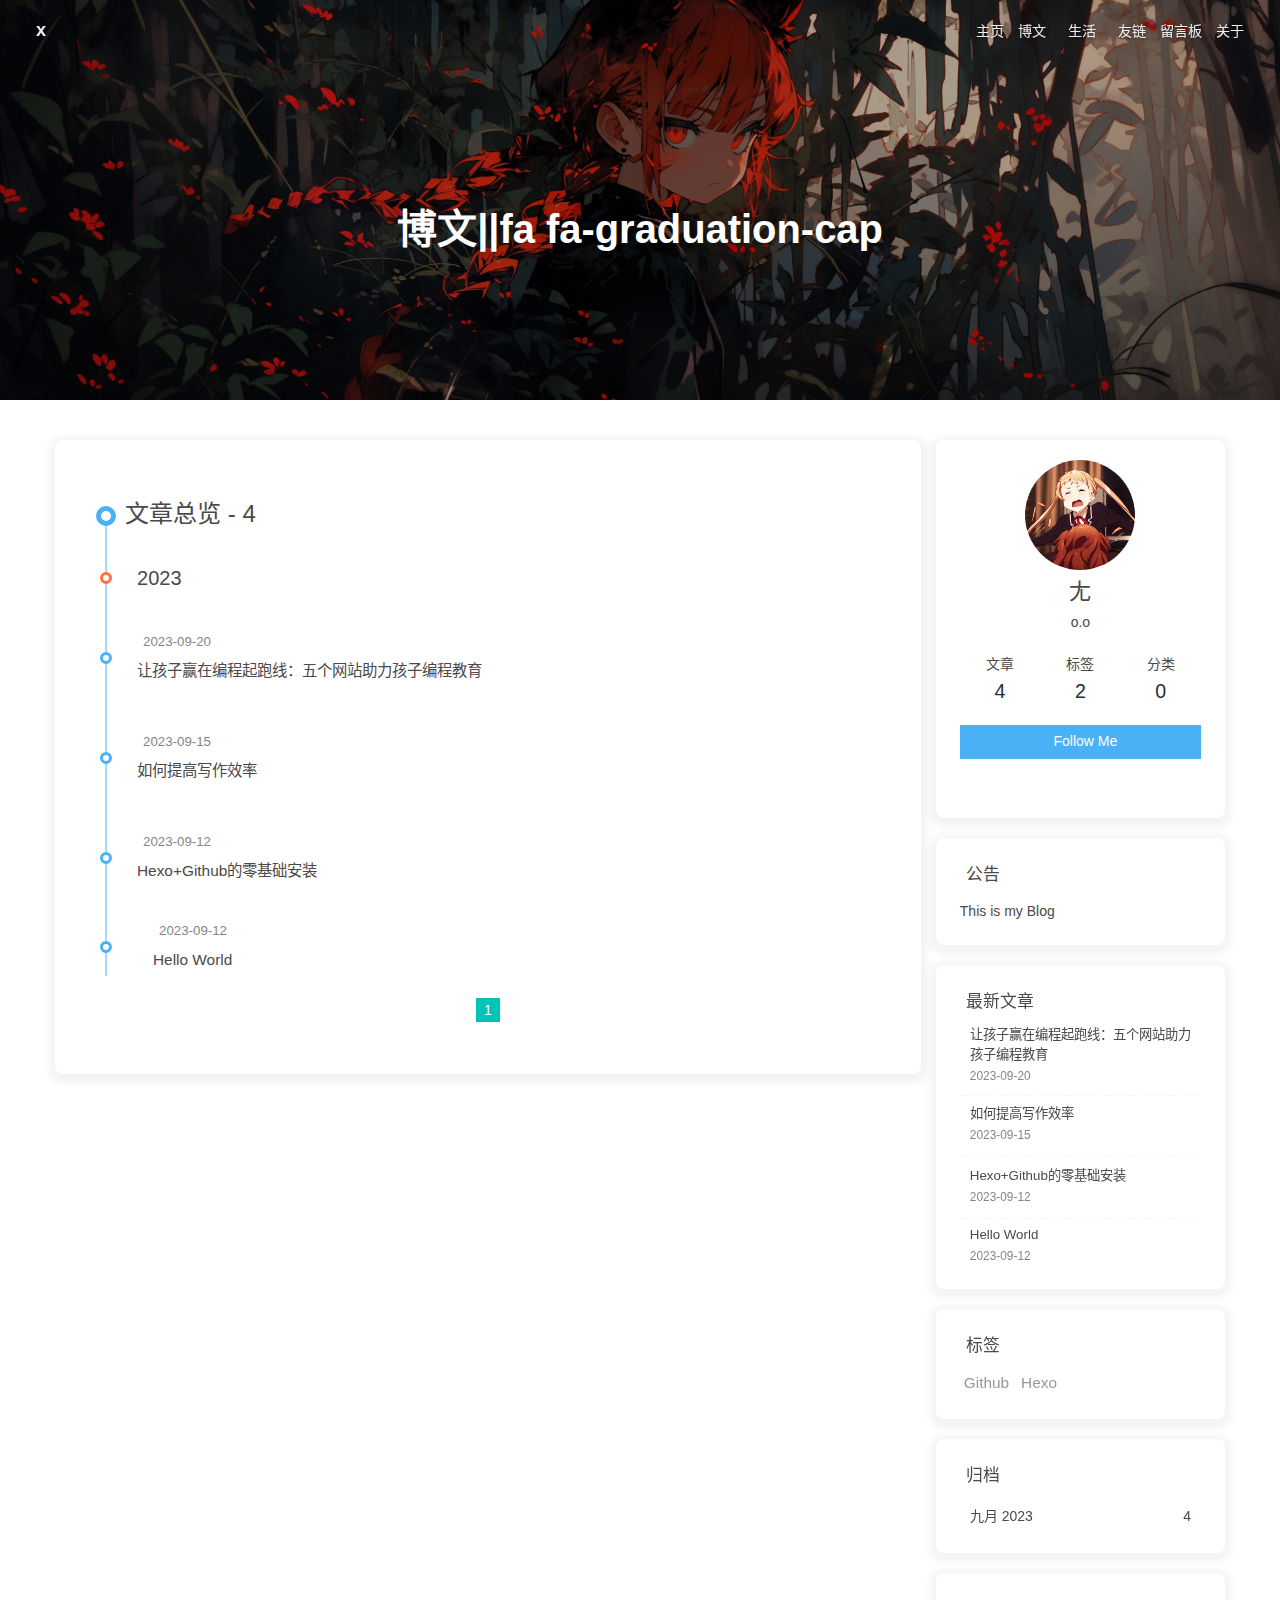
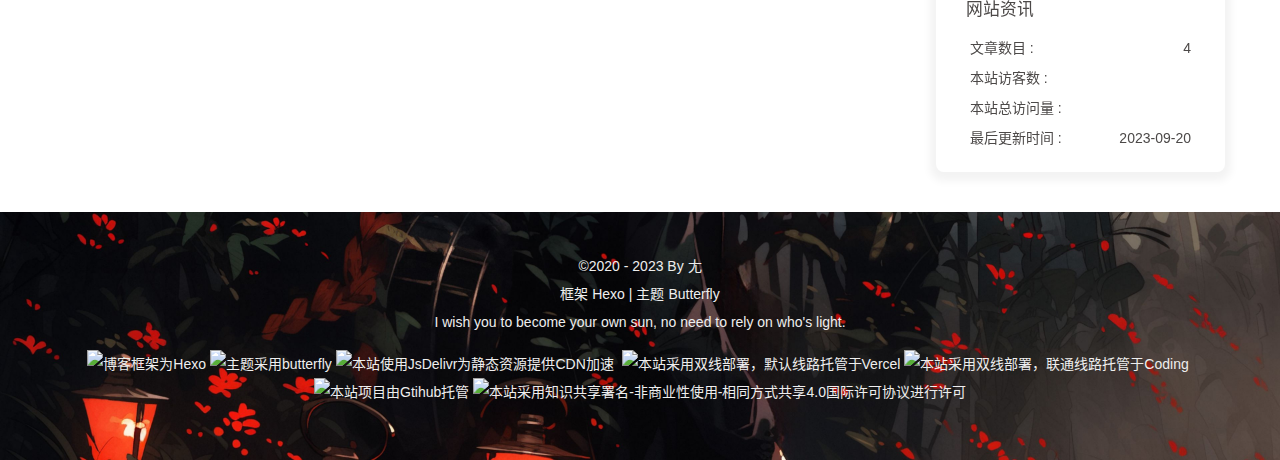
==== commit f35f2ccb: "Site updated: 2023-09-20 11:58:02" ====
--- a/archives/index.html
+++ b/archives/index.html
@@ -55,7 +55,7 @@
   isHome: false,
   isHighlightShrink: false,
   isToc: false,
-  postUpdate: '2023-09-15 11:24:45'
+  postUpdate: '2023-09-20 11:57:57'
 }</script><noscript><style type="text/css">
   #nav {
     opacity: 1
@@ -159,4 +159,4 @@
       }
     }
     detectApple()
-    })(window)</script><link rel="stylesheet" href="/css/shadow.css"><link rel="stylesheet" href="https://cdn.jsdelivr.net/gh/sviptzk/[email protected]/butterfly/css/plugins.min.css"><meta name="generator" content="Hexo 6.3.0"></head><body><div id="web_bg"></div><div id="sidebar"><div id="menu-mask"></div><div id="sidebar-menus"><div class="avatar-img is-center"><img src="/img/2.gif" onerror="onerror=null;src='/img/friend_404.gif'" alt="avatar"/></div><div class="sidebar-site-data site-data is-center"><a href="/archives/"><div class="headline">文章</div><div class="length-num">2</div></a><a href="/tags/"><div class="headline">标签</div><div class="length-num">2</div></a><a href="/categories/"><div class="headline">分类</div><div class="length-num">0</div></a></div><hr class="custom-hr"/><div class="menus_items"><div class="menus_item"><a class="site-page" href="/"><i class="fa-fw fa fa-home"></i><span> 主页</span></a></div><div class="menus_item"><a class="site-page group" href="javascript:void(0);"><i class="fa-fw fa fa-graduation-cap"></i><span> 博文</span><i class="fas fa-chevron-down"></i></a><ul class="menus_item_child"><li><a class="site-page child" href="/%E5%BD%92%E6%A1%A3"><i class="fa-fw /archives/"></i><span> 0</span></a></li><li><a class="site-page child" href="/%E5%88%86%E7%B1%BB"><i class="fa-fw /categories/"></i><span> 1</span></a></li><li><a class="site-page child" href="/%E6%A0%87%E7%AD%BE"><i class="fa-fw /tags/"></i><span> 2</span></a></li></ul></div><div class="menus_item"><a class="site-page group" href="javascript:void(0);"><i class="fa-fw fa fa-diamond"></i><span> 生活</span><i class="fas fa-chevron-down"></i></a><ul class="menus_item_child"><li><a class="site-page child" href="/%E8%AF%B4%E8%AF%B4"><i class="fa-fw /shuoshuo/"></i><span> 0</span></a></li><li><a class="site-page child" href="/%E7%9B%B8%E5%86%8C"><i class="fa-fw /photos/"></i><span> 1</span></a></li></ul></div><div class="menus_item"><a class="site-page" href="/links/"><i class="fa-fw fa fa-link"></i><span> 友链</span></a></div><div class="menus_item"><a class="site-page" href="/comment/"><i class="fa-fw fa fa-paper-plane"></i><span> 留言板</span></a></div><div class="menus_item"><a class="site-page" href="/about/"><i class="fa-fw fa fa-heart"></i><span> 关于</span></a></div></div></div></div><div class="page" id="body-wrap"><header class="not-home-page" id="page-header" style="background-image: url('/img/1.jpg')"><nav id="nav"><span id="blog-info"><a href="/" title="x"><span class="site-name">x</span></a></span><div id="menus"><div class="menus_items"><div class="menus_item"><a class="site-page" href="/"><i class="fa-fw fa fa-home"></i><span> 主页</span></a></div><div class="menus_item"><a class="site-page group" href="javascript:void(0);"><i class="fa-fw fa fa-graduation-cap"></i><span> 博文</span><i class="fas fa-chevron-down"></i></a><ul class="menus_item_child"><li><a class="site-page child" href="/%E5%BD%92%E6%A1%A3"><i class="fa-fw /archives/"></i><span> 0</span></a></li><li><a class="site-page child" href="/%E5%88%86%E7%B1%BB"><i class="fa-fw /categories/"></i><span> 1</span></a></li><li><a class="site-page child" href="/%E6%A0%87%E7%AD%BE"><i class="fa-fw /tags/"></i><span> 2</span></a></li></ul></div><div class="menus_item"><a class="site-page group" href="javascript:void(0);"><i class="fa-fw fa fa-diamond"></i><span> 生活</span><i class="fas fa-chevron-down"></i></a><ul class="menus_item_child"><li><a class="site-page child" href="/%E8%AF%B4%E8%AF%B4"><i class="fa-fw /shuoshuo/"></i><span> 0</span></a></li><li><a class="site-page child" href="/%E7%9B%B8%E5%86%8C"><i class="fa-fw /photos/"></i><span> 1</span></a></li></ul></div><div class="menus_item"><a class="site-page" href="/links/"><i class="fa-fw fa fa-link"></i><span> 友链</span></a></div><div class="menus_item"><a class="site-page" href="/comment/"><i class="fa-fw fa fa-paper-plane"></i><span> 留言板</span></a></div><div class="menus_item"><a class="site-page" href="/about/"><i class="fa-fw fa fa-heart"></i><span> 关于</span></a></div></div><div id="toggle-menu"><a class="site-page" href="javascript:void(0);"><i class="fas fa-bars fa-fw"></i></a></div></div></nav><div id="page-site-info"><h1 id="site-title">博文||fa fa-graduation-cap</h1></div></header><main class="layout" id="content-inner"><div id="archive"><div class="article-sort-title">文章总览 - 2</div><div class="article-sort"><div class="article-sort-item year">2023</div><div class="article-sort-item no-article-cover"><div class="article-sort-item-info"><div class="article-sort-item-time"><i class="far fa-calendar-alt"></i><time class="post-meta-date-created" datetime="2023-09-12T15:02:37.000Z" title="发表于 2023-09-12 23:02:37">2023-09-12</time></div><a class="article-sort-item-title" href="/2023/09/12/Java%E5%AD%A6%E4%B9%A0/" title="Hexo+Github的零基础安装">Hexo+Github的零基础安装</a></div></div><div class="article-sort-item"><div class="article-sort-item-info"><div class="article-sort-item-time"><i class="far fa-calendar-alt"></i><time class="post-meta-date-created" datetime="2023-09-12T13:14:47.873Z" title="发表于 2023-09-12 21:14:47">2023-09-12</time></div><a class="article-sort-item-title" href="/2023/09/12/hello-world/" title="Hello World">Hello World</a></div></div></div><nav id="pagination"><div class="pagination"><span class="page-number current">1</span></div></nav></div><div class="aside-content" id="aside-content"><div class="card-widget card-info"><div class="is-center"><div class="avatar-img"><img src="/img/2.gif" onerror="this.onerror=null;this.src='/img/friend_404.gif'" alt="avatar"/></div><div class="author-info__name">尢</div><div class="author-info__description">o.o</div></div><div class="card-info-data site-data is-center"><a href="/archives/"><div class="headline">文章</div><div class="length-num">2</div></a><a href="/tags/"><div class="headline">标签</div><div class="length-num">2</div></a><a href="/categories/"><div class="headline">分类</div><div class="length-num">0</div></a></div><a id="card-info-btn" target="_blank" rel="noopener" href="https://github.com/xxxxxx"><i class="fab fa-github"></i><span>Follow Me</span></a><div class="card-info-social-icons is-center"><a class="social-icon" href="https://github.com/gdyou" target="_blank" title="Github"><i class="fab fa-github"></i></a><a class="social-icon" href="mailto:1973807205@qq.com" target="_blank" title="Email"><i class="fas fa-envelope"></i></a></div></div><div class="card-widget card-announcement"><div class="item-headline"><i class="fas fa-bullhorn fa-shake"></i><span>公告</span></div><div class="announcement_content">This is my Blog</div></div><div class="sticky_layout"><div class="card-widget card-recent-post"><div class="item-headline"><i class="fas fa-history"></i><span>最新文章</span></div><div class="aside-list"><div class="aside-list-item no-cover"><div class="content"><a class="title" href="/2023/09/12/Java%E5%AD%A6%E4%B9%A0/" title="Hexo+Github的零基础安装">Hexo+Github的零基础安装</a><time datetime="2023-09-12T15:02:37.000Z" title="发表于 2023-09-12 23:02:37">2023-09-12</time></div></div><div class="aside-list-item"><div class="content"><a class="title" href="/2023/09/12/hello-world/" title="Hello World">Hello World</a><time datetime="2023-09-12T13:14:47.873Z" title="发表于 2023-09-12 21:14:47">2023-09-12</time></div></div></div></div><div class="card-widget card-tags"><div class="item-headline"><i class="fas fa-tags"></i><span>标签</span></div><div class="card-tag-cloud"><a href="/tags/Github/" style="font-size: 1.1em; color: #999">Github</a> <a href="/tags/Hexo/" style="font-size: 1.1em; color: #999">Hexo</a></div></div><div class="card-widget card-archives"><div class="item-headline"><i class="fas fa-archive"></i><span>归档</span></div><ul class="card-archive-list"><li class="card-archive-list-item"><a class="card-archive-list-link" href="/archives/2023/09/"><span class="card-archive-list-date">九月 2023</span><span class="card-archive-list-count">2</span></a></li></ul></div><div class="card-widget card-webinfo"><div class="item-headline"><i class="fas fa-chart-line"></i><span>网站资讯</span></div><div class="webinfo"><div class="webinfo-item"><div class="item-name">文章数目 :</div><div class="item-count">2</div></div><div class="webinfo-item"><div class="item-name">本站访客数 :</div><div class="item-count" id="busuanzi_value_site_uv"><i class="fa-solid fa-spinner fa-spin"></i></div></div><div class="webinfo-item"><div class="item-name">本站总访问量 :</div><div class="item-count" id="busuanzi_value_site_pv"><i class="fa-solid fa-spinner fa-spin"></i></div></div><div class="webinfo-item"><div class="item-name">最后更新时间 :</div><div class="item-count" id="last-push-date" data-lastPushDate="2023-09-15T03:24:45.418Z"><i class="fa-solid fa-spinner fa-spin"></i></div></div></div></div></div></div></main><footer id="footer" style="background-image: url('/img/1.jpg')"><div id="footer-wrap"><div class="copyright">&copy;2020 - 2023 By 尢</div><div class="framework-info"><span>框架 </span><a target="_blank" rel="noopener" href="https://hexo.io">Hexo</a><span class="footer-separator">|</span><span>主题 </span><a target="_blank" rel="noopener" href="https://github.com/jerryc127/hexo-theme-butterfly">Butterfly</a></div><div class="footer_custom_text">I wish you to become your own sun, no need to rely on who's light.<p><a target="_blank" href="https://hexo.io/"><img src="https://img.shields.io/badge/Frame-Hexo-blue?style=flat&logo=hexo" title="博客框架为Hexo"></a>&nbsp;<a target="_blank" href="https://butterfly.js.org/"><img src="https://img.shields.io/badge/Theme-Butterfly-6513df?style=flat&logo=bitdefender" title="主题采用butterfly"></a>&nbsp;<a target="_blank" href="https://www.jsdelivr.com/"><img src="https://img.shields.io/badge/CDN-jsDelivr-orange?style=flat&logo=jsDelivr" title="本站使用JsDelivr为静态资源提供CDN加速"></a> &nbsp;<a target="_blank" href="https://vercel.com/ "><img src="https://img.shields.io/badge/Hosted-Vervel-brightgreen?style=flat&logo=Vercel" title="本站采用双线部署，默认线路托管于Vercel"></a>&nbsp;<a target="_blank" href="https://vercel.com/ "><img src="https://img.shields.io/badge/Hosted-Coding-0cedbe?style=flat&logo=Codio" title="本站采用双线部署，联通线路托管于Coding"></a>&nbsp;<a target="_blank" href="https://github.com/"><img src="https://img.shields.io/badge/Source-Github-d021d6?style=flat&logo=GitHub" title="本站项目由Gtihub托管"></a>&nbsp;<a target="_blank" href="http://creativecommons.org/licenses/by-nc-sa/4.0/"><img src="https://img.shields.io/badge/Copyright-BY--NC--SA%204.0-d42328?style=flat&logo=Claris" title="本站采用知识共享署名-非商业性使用-相同方式共享4.0国际许可协议进行许可"></a></p></div></div></footer></div><div id="rightside"><div id="rightside-config-hide"><button id="darkmode" type="button" title="浅色和深色模式转换"><i class="fas fa-adjust"></i></button><button id="hide-aside-btn" type="button" title="单栏和双栏切换"><i class="fas fa-arrows-alt-h"></i></button></div><div id="rightside-config-show"><button id="rightside_config" type="button" title="设置"><i class="fas fa-cog fa-spin"></i></button><button id="go-up" type="button" title="回到顶部"><span class="scroll-percent"></span><i class="fas fa-arrow-up"></i></button></div></div><div><script src="/js/utils.js"></script><script src="/js/main.js"></script><script src="https://cdn.jsdelivr.net/npm/@fancyapps/ui/dist/fancybox/fancybox.umd.min.js"></script><div class="js-pjax"></div><script src="/js/shadow.js"></script><script src="https://myhkw.cn/player/js/player.js" id="myhk" key="159611061656" m="1"></script><script id="click-heart" src="https://cdn.jsdelivr.net/npm/butterfly-extsrc/dist/click-heart.min.js" async="async" mobile="true"></script><script async data-pjax src="//busuanzi.ibruce.info/busuanzi/2.3/busuanzi.pure.mini.js"></script></div></body></html>+    })(window)</script><link rel="stylesheet" href="/css/shadow.css"><link rel="stylesheet" href="https://cdn.jsdelivr.net/gh/sviptzk/[email protected]/butterfly/css/plugins.min.css"><meta name="generator" content="Hexo 6.3.0"></head><body><div id="web_bg"></div><div id="sidebar"><div id="menu-mask"></div><div id="sidebar-menus"><div class="avatar-img is-center"><img src="/img/2.gif" onerror="onerror=null;src='/img/friend_404.gif'" alt="avatar"/></div><div class="sidebar-site-data site-data is-center"><a href="/archives/"><div class="headline">文章</div><div class="length-num">4</div></a><a href="/tags/"><div class="headline">标签</div><div class="length-num">2</div></a><a href="/categories/"><div class="headline">分类</div><div class="length-num">0</div></a></div><hr class="custom-hr"/><div class="menus_items"><div class="menus_item"><a class="site-page" href="/"><i class="fa-fw fa fa-home"></i><span> 主页</span></a></div><div class="menus_item"><a class="site-page group" href="javascript:void(0);"><i class="fa-fw fa fa-graduation-cap"></i><span> 博文</span><i class="fas fa-chevron-down"></i></a><ul class="menus_item_child"><li><a class="site-page child" href="/%E5%BD%92%E6%A1%A3"><i class="fa-fw /archives/"></i><span> 0</span></a></li><li><a class="site-page child" href="/%E5%88%86%E7%B1%BB"><i class="fa-fw /categories/"></i><span> 1</span></a></li><li><a class="site-page child" href="/%E6%A0%87%E7%AD%BE"><i class="fa-fw /tags/"></i><span> 2</span></a></li></ul></div><div class="menus_item"><a class="site-page group" href="javascript:void(0);"><i class="fa-fw fa fa-diamond"></i><span> 生活</span><i class="fas fa-chevron-down"></i></a><ul class="menus_item_child"><li><a class="site-page child" href="/%E8%AF%B4%E8%AF%B4"><i class="fa-fw /shuoshuo/"></i><span> 0</span></a></li><li><a class="site-page child" href="/%E7%9B%B8%E5%86%8C"><i class="fa-fw /photos/"></i><span> 1</span></a></li></ul></div><div class="menus_item"><a class="site-page" href="/links/"><i class="fa-fw fa fa-link"></i><span> 友链</span></a></div><div class="menus_item"><a class="site-page" href="/comment/"><i class="fa-fw fa fa-paper-plane"></i><span> 留言板</span></a></div><div class="menus_item"><a class="site-page" href="/about/"><i class="fa-fw fa fa-heart"></i><span> 关于</span></a></div></div></div></div><div class="page" id="body-wrap"><header class="not-home-page" id="page-header" style="background-image: url('/img/1.jpg')"><nav id="nav"><span id="blog-info"><a href="/" title="x"><span class="site-name">x</span></a></span><div id="menus"><div class="menus_items"><div class="menus_item"><a class="site-page" href="/"><i class="fa-fw fa fa-home"></i><span> 主页</span></a></div><div class="menus_item"><a class="site-page group" href="javascript:void(0);"><i class="fa-fw fa fa-graduation-cap"></i><span> 博文</span><i class="fas fa-chevron-down"></i></a><ul class="menus_item_child"><li><a class="site-page child" href="/%E5%BD%92%E6%A1%A3"><i class="fa-fw /archives/"></i><span> 0</span></a></li><li><a class="site-page child" href="/%E5%88%86%E7%B1%BB"><i class="fa-fw /categories/"></i><span> 1</span></a></li><li><a class="site-page child" href="/%E6%A0%87%E7%AD%BE"><i class="fa-fw /tags/"></i><span> 2</span></a></li></ul></div><div class="menus_item"><a class="site-page group" href="javascript:void(0);"><i class="fa-fw fa fa-diamond"></i><span> 生活</span><i class="fas fa-chevron-down"></i></a><ul class="menus_item_child"><li><a class="site-page child" href="/%E8%AF%B4%E8%AF%B4"><i class="fa-fw /shuoshuo/"></i><span> 0</span></a></li><li><a class="site-page child" href="/%E7%9B%B8%E5%86%8C"><i class="fa-fw /photos/"></i><span> 1</span></a></li></ul></div><div class="menus_item"><a class="site-page" href="/links/"><i class="fa-fw fa fa-link"></i><span> 友链</span></a></div><div class="menus_item"><a class="site-page" href="/comment/"><i class="fa-fw fa fa-paper-plane"></i><span> 留言板</span></a></div><div class="menus_item"><a class="site-page" href="/about/"><i class="fa-fw fa fa-heart"></i><span> 关于</span></a></div></div><div id="toggle-menu"><a class="site-page" href="javascript:void(0);"><i class="fas fa-bars fa-fw"></i></a></div></div></nav><div id="page-site-info"><h1 id="site-title">博文||fa fa-graduation-cap</h1></div></header><main class="layout" id="content-inner"><div id="archive"><div class="article-sort-title">文章总览 - 4</div><div class="article-sort"><div class="article-sort-item year">2023</div><div class="article-sort-item no-article-cover"><div class="article-sort-item-info"><div class="article-sort-item-time"><i class="far fa-calendar-alt"></i><time class="post-meta-date-created" datetime="2023-09-20T03:26:06.000Z" title="发表于 2023-09-20 11:26:06">2023-09-20</time></div><a class="article-sort-item-title" href="/2023/09/20/%E8%AE%A9%E5%AD%A9%E5%AD%90%E8%B5%A2%E5%9C%A8%E7%BC%96%E7%A8%8B%E8%B5%B7%E8%B7%91%E7%BA%BF%EF%BC%9A%E4%BA%94%E4%B8%AA%E7%BD%91%E7%AB%99%E5%8A%A9%E5%8A%9B%E5%AD%A9%E5%AD%90%E7%BC%96%E7%A8%8B%E6%95%99%E8%82%B2/" title="让孩子赢在编程起跑线：五个网站助力孩子编程教育">让孩子赢在编程起跑线：五个网站助力孩子编程教育</a></div></div><div class="article-sort-item no-article-cover"><div class="article-sort-item-info"><div class="article-sort-item-time"><i class="far fa-calendar-alt"></i><time class="post-meta-date-created" datetime="2023-09-15T03:50:58.000Z" title="发表于 2023-09-15 11:50:58">2023-09-15</time></div><a class="article-sort-item-title" href="/2023/09/15/%E5%A6%82%E4%BD%95%E6%8F%90%E9%AB%98%E5%86%99%E4%BD%9C%E6%95%88%E7%8E%87/" title="如何提高写作效率">如何提高写作效率</a></div></div><div class="article-sort-item no-article-cover"><div class="article-sort-item-info"><div class="article-sort-item-time"><i class="far fa-calendar-alt"></i><time class="post-meta-date-created" datetime="2023-09-12T15:02:37.000Z" title="发表于 2023-09-12 23:02:37">2023-09-12</time></div><a class="article-sort-item-title" href="/2023/09/12/Java%E5%AD%A6%E4%B9%A0/" title="Hexo+Github的零基础安装">Hexo+Github的零基础安装</a></div></div><div class="article-sort-item"><div class="article-sort-item-info"><div class="article-sort-item-time"><i class="far fa-calendar-alt"></i><time class="post-meta-date-created" datetime="2023-09-12T13:14:47.873Z" title="发表于 2023-09-12 21:14:47">2023-09-12</time></div><a class="article-sort-item-title" href="/2023/09/12/hello-world/" title="Hello World">Hello World</a></div></div></div><nav id="pagination"><div class="pagination"><span class="page-number current">1</span></div></nav></div><div class="aside-content" id="aside-content"><div class="card-widget card-info"><div class="is-center"><div class="avatar-img"><img src="/img/2.gif" onerror="this.onerror=null;this.src='/img/friend_404.gif'" alt="avatar"/></div><div class="author-info__name">尢</div><div class="author-info__description">o.o</div></div><div class="card-info-data site-data is-center"><a href="/archives/"><div class="headline">文章</div><div class="length-num">4</div></a><a href="/tags/"><div class="headline">标签</div><div class="length-num">2</div></a><a href="/categories/"><div class="headline">分类</div><div class="length-num">0</div></a></div><a id="card-info-btn" target="_blank" rel="noopener" href="https://github.com/xxxxxx"><i class="fab fa-github"></i><span>Follow Me</span></a><div class="card-info-social-icons is-center"><a class="social-icon" href="https://github.com/gdyou" target="_blank" title="Github"><i class="fab fa-github"></i></a><a class="social-icon" href="mailto:1973807205@qq.com" target="_blank" title="Email"><i class="fas fa-envelope"></i></a></div></div><div class="card-widget card-announcement"><div class="item-headline"><i class="fas fa-bullhorn fa-shake"></i><span>公告</span></div><div class="announcement_content">This is my Blog</div></div><div class="sticky_layout"><div class="card-widget card-recent-post"><div class="item-headline"><i class="fas fa-history"></i><span>最新文章</span></div><div class="aside-list"><div class="aside-list-item no-cover"><div class="content"><a class="title" href="/2023/09/20/%E8%AE%A9%E5%AD%A9%E5%AD%90%E8%B5%A2%E5%9C%A8%E7%BC%96%E7%A8%8B%E8%B5%B7%E8%B7%91%E7%BA%BF%EF%BC%9A%E4%BA%94%E4%B8%AA%E7%BD%91%E7%AB%99%E5%8A%A9%E5%8A%9B%E5%AD%A9%E5%AD%90%E7%BC%96%E7%A8%8B%E6%95%99%E8%82%B2/" title="让孩子赢在编程起跑线：五个网站助力孩子编程教育">让孩子赢在编程起跑线：五个网站助力孩子编程教育</a><time datetime="2023-09-20T03:26:06.000Z" title="发表于 2023-09-20 11:26:06">2023-09-20</time></div></div><div class="aside-list-item no-cover"><div class="content"><a class="title" href="/2023/09/15/%E5%A6%82%E4%BD%95%E6%8F%90%E9%AB%98%E5%86%99%E4%BD%9C%E6%95%88%E7%8E%87/" title="如何提高写作效率">如何提高写作效率</a><time datetime="2023-09-15T03:50:58.000Z" title="发表于 2023-09-15 11:50:58">2023-09-15</time></div></div><div class="aside-list-item no-cover"><div class="content"><a class="title" href="/2023/09/12/Java%E5%AD%A6%E4%B9%A0/" title="Hexo+Github的零基础安装">Hexo+Github的零基础安装</a><time datetime="2023-09-12T15:02:37.000Z" title="发表于 2023-09-12 23:02:37">2023-09-12</time></div></div><div class="aside-list-item"><div class="content"><a class="title" href="/2023/09/12/hello-world/" title="Hello World">Hello World</a><time datetime="2023-09-12T13:14:47.873Z" title="发表于 2023-09-12 21:14:47">2023-09-12</time></div></div></div></div><div class="card-widget card-tags"><div class="item-headline"><i class="fas fa-tags"></i><span>标签</span></div><div class="card-tag-cloud"><a href="/tags/Github/" style="font-size: 1.1em; color: #999">Github</a> <a href="/tags/Hexo/" style="font-size: 1.1em; color: #999">Hexo</a></div></div><div class="card-widget card-archives"><div class="item-headline"><i class="fas fa-archive"></i><span>归档</span></div><ul class="card-archive-list"><li class="card-archive-list-item"><a class="card-archive-list-link" href="/archives/2023/09/"><span class="card-archive-list-date">九月 2023</span><span class="card-archive-list-count">4</span></a></li></ul></div><div class="card-widget card-webinfo"><div class="item-headline"><i class="fas fa-chart-line"></i><span>网站资讯</span></div><div class="webinfo"><div class="webinfo-item"><div class="item-name">文章数目 :</div><div class="item-count">4</div></div><div class="webinfo-item"><div class="item-name">本站访客数 :</div><div class="item-count" id="busuanzi_value_site_uv"><i class="fa-solid fa-spinner fa-spin"></i></div></div><div class="webinfo-item"><div class="item-name">本站总访问量 :</div><div class="item-count" id="busuanzi_value_site_pv"><i class="fa-solid fa-spinner fa-spin"></i></div></div><div class="webinfo-item"><div class="item-name">最后更新时间 :</div><div class="item-count" id="last-push-date" data-lastPushDate="2023-09-20T03:57:57.595Z"><i class="fa-solid fa-spinner fa-spin"></i></div></div></div></div></div></div></main><footer id="footer" style="background-image: url('/img/1.jpg')"><div id="footer-wrap"><div class="copyright">&copy;2020 - 2023 By 尢</div><div class="framework-info"><span>框架 </span><a target="_blank" rel="noopener" href="https://hexo.io">Hexo</a><span class="footer-separator">|</span><span>主题 </span><a target="_blank" rel="noopener" href="https://github.com/jerryc127/hexo-theme-butterfly">Butterfly</a></div><div class="footer_custom_text">I wish you to become your own sun, no need to rely on who's light.<p><a target="_blank" href="https://hexo.io/"><img src="https://img.shields.io/badge/Frame-Hexo-blue?style=flat&logo=hexo" title="博客框架为Hexo"></a>&nbsp;<a target="_blank" href="https://butterfly.js.org/"><img src="https://img.shields.io/badge/Theme-Butterfly-6513df?style=flat&logo=bitdefender" title="主题采用butterfly"></a>&nbsp;<a target="_blank" href="https://www.jsdelivr.com/"><img src="https://img.shields.io/badge/CDN-jsDelivr-orange?style=flat&logo=jsDelivr" title="本站使用JsDelivr为静态资源提供CDN加速"></a> &nbsp;<a target="_blank" href="https://vercel.com/ "><img src="https://img.shields.io/badge/Hosted-Vervel-brightgreen?style=flat&logo=Vercel" title="本站采用双线部署，默认线路托管于Vercel"></a>&nbsp;<a target="_blank" href="https://vercel.com/ "><img src="https://img.shields.io/badge/Hosted-Coding-0cedbe?style=flat&logo=Codio" title="本站采用双线部署，联通线路托管于Coding"></a>&nbsp;<a target="_blank" href="https://github.com/"><img src="https://img.shields.io/badge/Source-Github-d021d6?style=flat&logo=GitHub" title="本站项目由Gtihub托管"></a>&nbsp;<a target="_blank" href="http://creativecommons.org/licenses/by-nc-sa/4.0/"><img src="https://img.shields.io/badge/Copyright-BY--NC--SA%204.0-d42328?style=flat&logo=Claris" title="本站采用知识共享署名-非商业性使用-相同方式共享4.0国际许可协议进行许可"></a></p></div></div></footer></div><div id="rightside"><div id="rightside-config-hide"><button id="darkmode" type="button" title="浅色和深色模式转换"><i class="fas fa-adjust"></i></button><button id="hide-aside-btn" type="button" title="单栏和双栏切换"><i class="fas fa-arrows-alt-h"></i></button></div><div id="rightside-config-show"><button id="rightside_config" type="button" title="设置"><i class="fas fa-cog fa-spin"></i></button><button id="go-up" type="button" title="回到顶部"><span class="scroll-percent"></span><i class="fas fa-arrow-up"></i></button></div></div><div><script src="/js/utils.js"></script><script src="/js/main.js"></script><script src="https://cdn.jsdelivr.net/npm/@fancyapps/ui/dist/fancybox/fancybox.umd.min.js"></script><div class="js-pjax"></div><script src="/js/shadow.js"></script><script src="https://myhkw.cn/player/js/player.js" id="myhk" key="159611061656" m="1"></script><script id="click-heart" src="https://cdn.jsdelivr.net/npm/butterfly-extsrc/dist/click-heart.min.js" async="async" mobile="true"></script><script async data-pjax src="//busuanzi.ibruce.info/busuanzi/2.3/busuanzi.pure.mini.js"></script></div></body></html>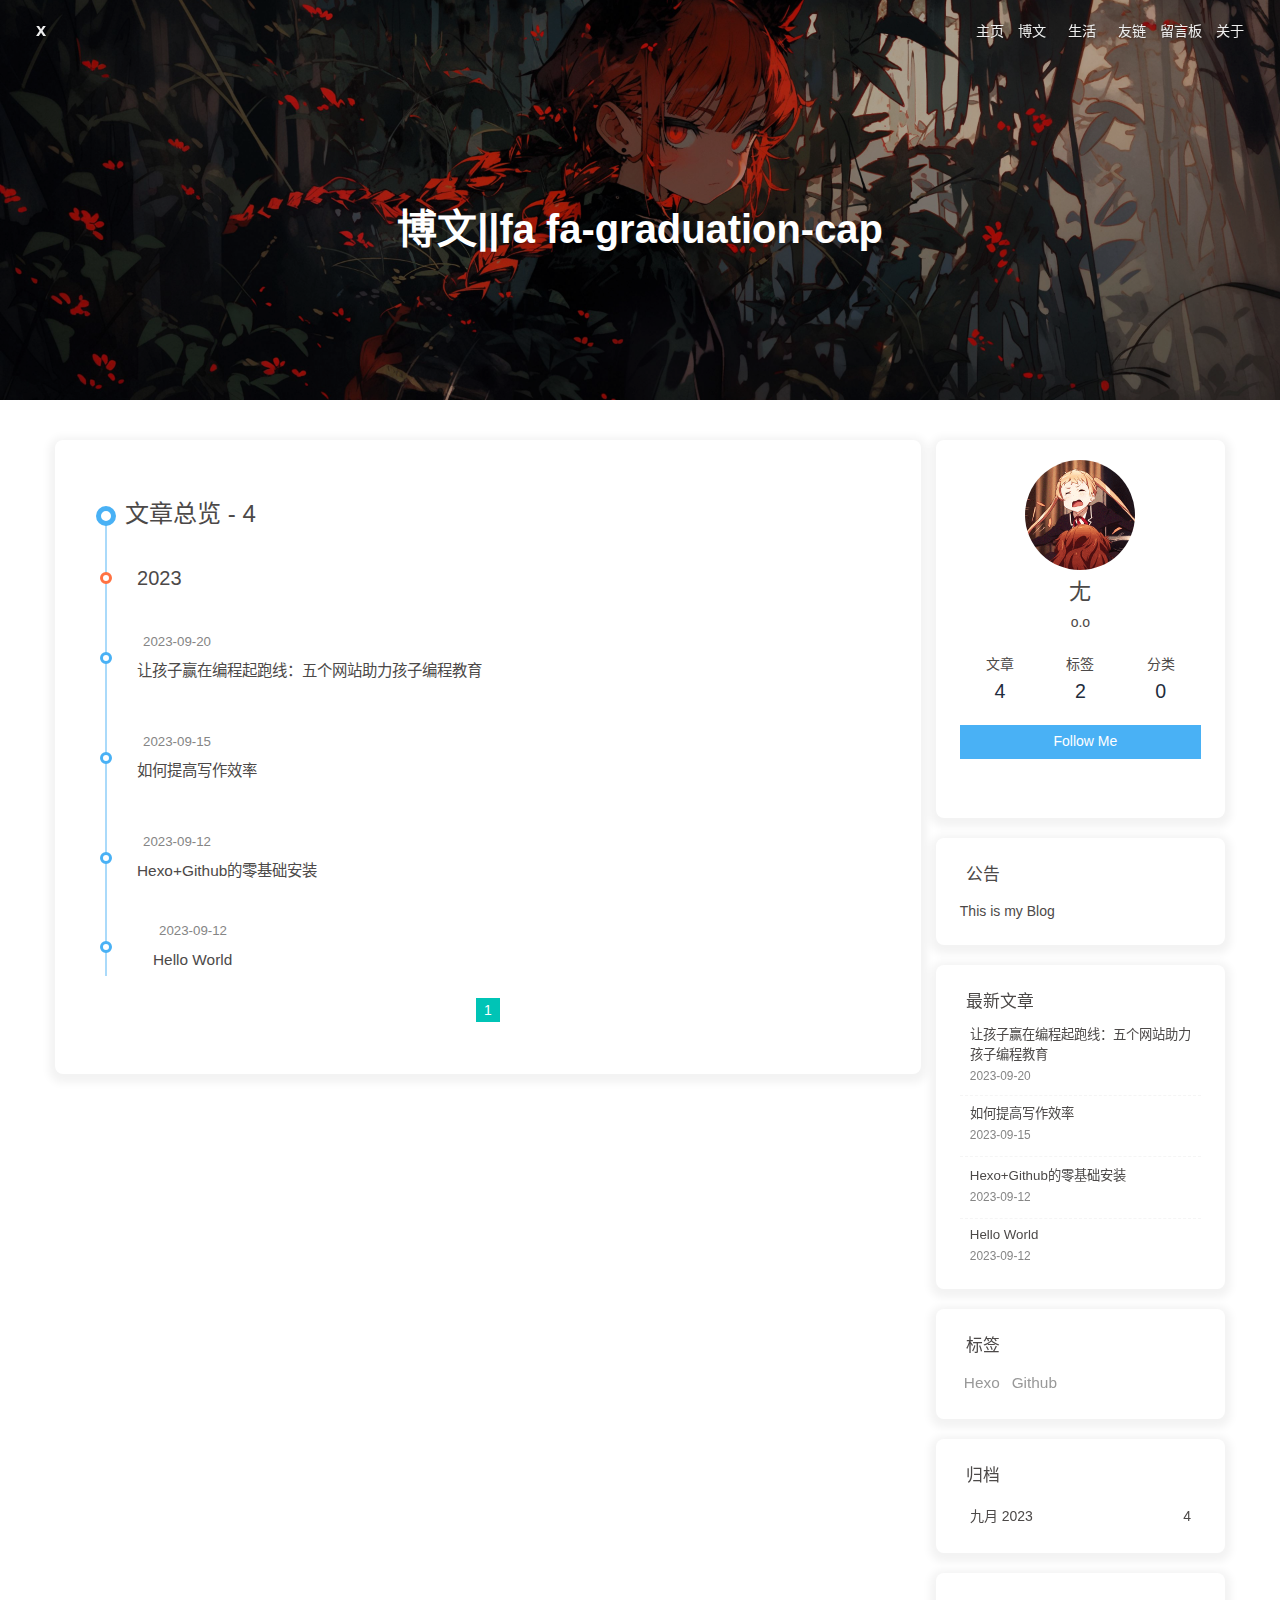
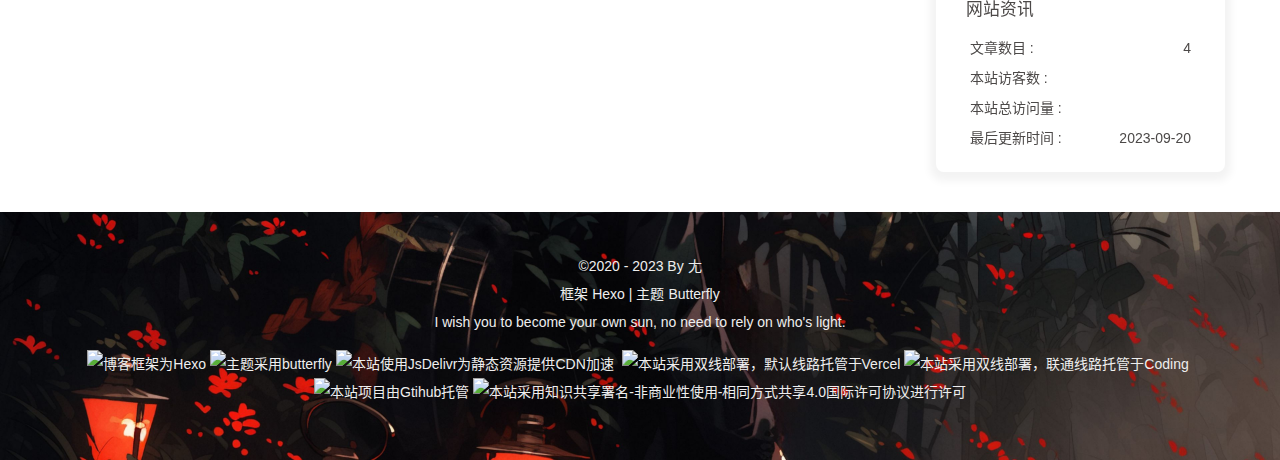
==== commit c05faf15: "Site updated: 2023-09-20 13:34:36" ====
--- a/archives/index.html
+++ b/archives/index.html
@@ -55,7 +55,7 @@
   isHome: false,
   isHighlightShrink: false,
   isToc: false,
-  postUpdate: '2023-09-20 11:57:57'
+  postUpdate: '2023-09-20 13:34:31'
 }</script><noscript><style type="text/css">
   #nav {
     opacity: 1
@@ -159,4 +159,4 @@
       }
     }
     detectApple()
-    })(window)</script><link rel="stylesheet" href="/css/shadow.css"><link rel="stylesheet" href="https://cdn.jsdelivr.net/gh/sviptzk/[email protected]/butterfly/css/plugins.min.css"><meta name="generator" content="Hexo 6.3.0"></head><body><div id="web_bg"></div><div id="sidebar"><div id="menu-mask"></div><div id="sidebar-menus"><div class="avatar-img is-center"><img src="/img/2.gif" onerror="onerror=null;src='/img/friend_404.gif'" alt="avatar"/></div><div class="sidebar-site-data site-data is-center"><a href="/archives/"><div class="headline">文章</div><div class="length-num">4</div></a><a href="/tags/"><div class="headline">标签</div><div class="length-num">2</div></a><a href="/categories/"><div class="headline">分类</div><div class="length-num">0</div></a></div><hr class="custom-hr"/><div class="menus_items"><div class="menus_item"><a class="site-page" href="/"><i class="fa-fw fa fa-home"></i><span> 主页</span></a></div><div class="menus_item"><a class="site-page group" href="javascript:void(0);"><i class="fa-fw fa fa-graduation-cap"></i><span> 博文</span><i class="fas fa-chevron-down"></i></a><ul class="menus_item_child"><li><a class="site-page child" href="/%E5%BD%92%E6%A1%A3"><i class="fa-fw /archives/"></i><span> 0</span></a></li><li><a class="site-page child" href="/%E5%88%86%E7%B1%BB"><i class="fa-fw /categories/"></i><span> 1</span></a></li><li><a class="site-page child" href="/%E6%A0%87%E7%AD%BE"><i class="fa-fw /tags/"></i><span> 2</span></a></li></ul></div><div class="menus_item"><a class="site-page group" href="javascript:void(0);"><i class="fa-fw fa fa-diamond"></i><span> 生活</span><i class="fas fa-chevron-down"></i></a><ul class="menus_item_child"><li><a class="site-page child" href="/%E8%AF%B4%E8%AF%B4"><i class="fa-fw /shuoshuo/"></i><span> 0</span></a></li><li><a class="site-page child" href="/%E7%9B%B8%E5%86%8C"><i class="fa-fw /photos/"></i><span> 1</span></a></li></ul></div><div class="menus_item"><a class="site-page" href="/links/"><i class="fa-fw fa fa-link"></i><span> 友链</span></a></div><div class="menus_item"><a class="site-page" href="/comment/"><i class="fa-fw fa fa-paper-plane"></i><span> 留言板</span></a></div><div class="menus_item"><a class="site-page" href="/about/"><i class="fa-fw fa fa-heart"></i><span> 关于</span></a></div></div></div></div><div class="page" id="body-wrap"><header class="not-home-page" id="page-header" style="background-image: url('/img/1.jpg')"><nav id="nav"><span id="blog-info"><a href="/" title="x"><span class="site-name">x</span></a></span><div id="menus"><div class="menus_items"><div class="menus_item"><a class="site-page" href="/"><i class="fa-fw fa fa-home"></i><span> 主页</span></a></div><div class="menus_item"><a class="site-page group" href="javascript:void(0);"><i class="fa-fw fa fa-graduation-cap"></i><span> 博文</span><i class="fas fa-chevron-down"></i></a><ul class="menus_item_child"><li><a class="site-page child" href="/%E5%BD%92%E6%A1%A3"><i class="fa-fw /archives/"></i><span> 0</span></a></li><li><a class="site-page child" href="/%E5%88%86%E7%B1%BB"><i class="fa-fw /categories/"></i><span> 1</span></a></li><li><a class="site-page child" href="/%E6%A0%87%E7%AD%BE"><i class="fa-fw /tags/"></i><span> 2</span></a></li></ul></div><div class="menus_item"><a class="site-page group" href="javascript:void(0);"><i class="fa-fw fa fa-diamond"></i><span> 生活</span><i class="fas fa-chevron-down"></i></a><ul class="menus_item_child"><li><a class="site-page child" href="/%E8%AF%B4%E8%AF%B4"><i class="fa-fw /shuoshuo/"></i><span> 0</span></a></li><li><a class="site-page child" href="/%E7%9B%B8%E5%86%8C"><i class="fa-fw /photos/"></i><span> 1</span></a></li></ul></div><div class="menus_item"><a class="site-page" href="/links/"><i class="fa-fw fa fa-link"></i><span> 友链</span></a></div><div class="menus_item"><a class="site-page" href="/comment/"><i class="fa-fw fa fa-paper-plane"></i><span> 留言板</span></a></div><div class="menus_item"><a class="site-page" href="/about/"><i class="fa-fw fa fa-heart"></i><span> 关于</span></a></div></div><div id="toggle-menu"><a class="site-page" href="javascript:void(0);"><i class="fas fa-bars fa-fw"></i></a></div></div></nav><div id="page-site-info"><h1 id="site-title">博文||fa fa-graduation-cap</h1></div></header><main class="layout" id="content-inner"><div id="archive"><div class="article-sort-title">文章总览 - 4</div><div class="article-sort"><div class="article-sort-item year">2023</div><div class="article-sort-item no-article-cover"><div class="article-sort-item-info"><div class="article-sort-item-time"><i class="far fa-calendar-alt"></i><time class="post-meta-date-created" datetime="2023-09-20T03:26:06.000Z" title="发表于 2023-09-20 11:26:06">2023-09-20</time></div><a class="article-sort-item-title" href="/2023/09/20/%E8%AE%A9%E5%AD%A9%E5%AD%90%E8%B5%A2%E5%9C%A8%E7%BC%96%E7%A8%8B%E8%B5%B7%E8%B7%91%E7%BA%BF%EF%BC%9A%E4%BA%94%E4%B8%AA%E7%BD%91%E7%AB%99%E5%8A%A9%E5%8A%9B%E5%AD%A9%E5%AD%90%E7%BC%96%E7%A8%8B%E6%95%99%E8%82%B2/" title="让孩子赢在编程起跑线：五个网站助力孩子编程教育">让孩子赢在编程起跑线：五个网站助力孩子编程教育</a></div></div><div class="article-sort-item no-article-cover"><div class="article-sort-item-info"><div class="article-sort-item-time"><i class="far fa-calendar-alt"></i><time class="post-meta-date-created" datetime="2023-09-15T03:50:58.000Z" title="发表于 2023-09-15 11:50:58">2023-09-15</time></div><a class="article-sort-item-title" href="/2023/09/15/%E5%A6%82%E4%BD%95%E6%8F%90%E9%AB%98%E5%86%99%E4%BD%9C%E6%95%88%E7%8E%87/" title="如何提高写作效率">如何提高写作效率</a></div></div><div class="article-sort-item no-article-cover"><div class="article-sort-item-info"><div class="article-sort-item-time"><i class="far fa-calendar-alt"></i><time class="post-meta-date-created" datetime="2023-09-12T15:02:37.000Z" title="发表于 2023-09-12 23:02:37">2023-09-12</time></div><a class="article-sort-item-title" href="/2023/09/12/Java%E5%AD%A6%E4%B9%A0/" title="Hexo+Github的零基础安装">Hexo+Github的零基础安装</a></div></div><div class="article-sort-item"><div class="article-sort-item-info"><div class="article-sort-item-time"><i class="far fa-calendar-alt"></i><time class="post-meta-date-created" datetime="2023-09-12T13:14:47.873Z" title="发表于 2023-09-12 21:14:47">2023-09-12</time></div><a class="article-sort-item-title" href="/2023/09/12/hello-world/" title="Hello World">Hello World</a></div></div></div><nav id="pagination"><div class="pagination"><span class="page-number current">1</span></div></nav></div><div class="aside-content" id="aside-content"><div class="card-widget card-info"><div class="is-center"><div class="avatar-img"><img src="/img/2.gif" onerror="this.onerror=null;this.src='/img/friend_404.gif'" alt="avatar"/></div><div class="author-info__name">尢</div><div class="author-info__description">o.o</div></div><div class="card-info-data site-data is-center"><a href="/archives/"><div class="headline">文章</div><div class="length-num">4</div></a><a href="/tags/"><div class="headline">标签</div><div class="length-num">2</div></a><a href="/categories/"><div class="headline">分类</div><div class="length-num">0</div></a></div><a id="card-info-btn" target="_blank" rel="noopener" href="https://github.com/xxxxxx"><i class="fab fa-github"></i><span>Follow Me</span></a><div class="card-info-social-icons is-center"><a class="social-icon" href="https://github.com/gdyou" target="_blank" title="Github"><i class="fab fa-github"></i></a><a class="social-icon" href="mailto:1973807205@qq.com" target="_blank" title="Email"><i class="fas fa-envelope"></i></a></div></div><div class="card-widget card-announcement"><div class="item-headline"><i class="fas fa-bullhorn fa-shake"></i><span>公告</span></div><div class="announcement_content">This is my Blog</div></div><div class="sticky_layout"><div class="card-widget card-recent-post"><div class="item-headline"><i class="fas fa-history"></i><span>最新文章</span></div><div class="aside-list"><div class="aside-list-item no-cover"><div class="content"><a class="title" href="/2023/09/20/%E8%AE%A9%E5%AD%A9%E5%AD%90%E8%B5%A2%E5%9C%A8%E7%BC%96%E7%A8%8B%E8%B5%B7%E8%B7%91%E7%BA%BF%EF%BC%9A%E4%BA%94%E4%B8%AA%E7%BD%91%E7%AB%99%E5%8A%A9%E5%8A%9B%E5%AD%A9%E5%AD%90%E7%BC%96%E7%A8%8B%E6%95%99%E8%82%B2/" title="让孩子赢在编程起跑线：五个网站助力孩子编程教育">让孩子赢在编程起跑线：五个网站助力孩子编程教育</a><time datetime="2023-09-20T03:26:06.000Z" title="发表于 2023-09-20 11:26:06">2023-09-20</time></div></div><div class="aside-list-item no-cover"><div class="content"><a class="title" href="/2023/09/15/%E5%A6%82%E4%BD%95%E6%8F%90%E9%AB%98%E5%86%99%E4%BD%9C%E6%95%88%E7%8E%87/" title="如何提高写作效率">如何提高写作效率</a><time datetime="2023-09-15T03:50:58.000Z" title="发表于 2023-09-15 11:50:58">2023-09-15</time></div></div><div class="aside-list-item no-cover"><div class="content"><a class="title" href="/2023/09/12/Java%E5%AD%A6%E4%B9%A0/" title="Hexo+Github的零基础安装">Hexo+Github的零基础安装</a><time datetime="2023-09-12T15:02:37.000Z" title="发表于 2023-09-12 23:02:37">2023-09-12</time></div></div><div class="aside-list-item"><div class="content"><a class="title" href="/2023/09/12/hello-world/" title="Hello World">Hello World</a><time datetime="2023-09-12T13:14:47.873Z" title="发表于 2023-09-12 21:14:47">2023-09-12</time></div></div></div></div><div class="card-widget card-tags"><div class="item-headline"><i class="fas fa-tags"></i><span>标签</span></div><div class="card-tag-cloud"><a href="/tags/Github/" style="font-size: 1.1em; color: #999">Github</a> <a href="/tags/Hexo/" style="font-size: 1.1em; color: #999">Hexo</a></div></div><div class="card-widget card-archives"><div class="item-headline"><i class="fas fa-archive"></i><span>归档</span></div><ul class="card-archive-list"><li class="card-archive-list-item"><a class="card-archive-list-link" href="/archives/2023/09/"><span class="card-archive-list-date">九月 2023</span><span class="card-archive-list-count">4</span></a></li></ul></div><div class="card-widget card-webinfo"><div class="item-headline"><i class="fas fa-chart-line"></i><span>网站资讯</span></div><div class="webinfo"><div class="webinfo-item"><div class="item-name">文章数目 :</div><div class="item-count">4</div></div><div class="webinfo-item"><div class="item-name">本站访客数 :</div><div class="item-count" id="busuanzi_value_site_uv"><i class="fa-solid fa-spinner fa-spin"></i></div></div><div class="webinfo-item"><div class="item-name">本站总访问量 :</div><div class="item-count" id="busuanzi_value_site_pv"><i class="fa-solid fa-spinner fa-spin"></i></div></div><div class="webinfo-item"><div class="item-name">最后更新时间 :</div><div class="item-count" id="last-push-date" data-lastPushDate="2023-09-20T03:57:57.595Z"><i class="fa-solid fa-spinner fa-spin"></i></div></div></div></div></div></div></main><footer id="footer" style="background-image: url('/img/1.jpg')"><div id="footer-wrap"><div class="copyright">&copy;2020 - 2023 By 尢</div><div class="framework-info"><span>框架 </span><a target="_blank" rel="noopener" href="https://hexo.io">Hexo</a><span class="footer-separator">|</span><span>主题 </span><a target="_blank" rel="noopener" href="https://github.com/jerryc127/hexo-theme-butterfly">Butterfly</a></div><div class="footer_custom_text">I wish you to become your own sun, no need to rely on who's light.<p><a target="_blank" href="https://hexo.io/"><img src="https://img.shields.io/badge/Frame-Hexo-blue?style=flat&logo=hexo" title="博客框架为Hexo"></a>&nbsp;<a target="_blank" href="https://butterfly.js.org/"><img src="https://img.shields.io/badge/Theme-Butterfly-6513df?style=flat&logo=bitdefender" title="主题采用butterfly"></a>&nbsp;<a target="_blank" href="https://www.jsdelivr.com/"><img src="https://img.shields.io/badge/CDN-jsDelivr-orange?style=flat&logo=jsDelivr" title="本站使用JsDelivr为静态资源提供CDN加速"></a> &nbsp;<a target="_blank" href="https://vercel.com/ "><img src="https://img.shields.io/badge/Hosted-Vervel-brightgreen?style=flat&logo=Vercel" title="本站采用双线部署，默认线路托管于Vercel"></a>&nbsp;<a target="_blank" href="https://vercel.com/ "><img src="https://img.shields.io/badge/Hosted-Coding-0cedbe?style=flat&logo=Codio" title="本站采用双线部署，联通线路托管于Coding"></a>&nbsp;<a target="_blank" href="https://github.com/"><img src="https://img.shields.io/badge/Source-Github-d021d6?style=flat&logo=GitHub" title="本站项目由Gtihub托管"></a>&nbsp;<a target="_blank" href="http://creativecommons.org/licenses/by-nc-sa/4.0/"><img src="https://img.shields.io/badge/Copyright-BY--NC--SA%204.0-d42328?style=flat&logo=Claris" title="本站采用知识共享署名-非商业性使用-相同方式共享4.0国际许可协议进行许可"></a></p></div></div></footer></div><div id="rightside"><div id="rightside-config-hide"><button id="darkmode" type="button" title="浅色和深色模式转换"><i class="fas fa-adjust"></i></button><button id="hide-aside-btn" type="button" title="单栏和双栏切换"><i class="fas fa-arrows-alt-h"></i></button></div><div id="rightside-config-show"><button id="rightside_config" type="button" title="设置"><i class="fas fa-cog fa-spin"></i></button><button id="go-up" type="button" title="回到顶部"><span class="scroll-percent"></span><i class="fas fa-arrow-up"></i></button></div></div><div><script src="/js/utils.js"></script><script src="/js/main.js"></script><script src="https://cdn.jsdelivr.net/npm/@fancyapps/ui/dist/fancybox/fancybox.umd.min.js"></script><div class="js-pjax"></div><script src="/js/shadow.js"></script><script src="https://myhkw.cn/player/js/player.js" id="myhk" key="159611061656" m="1"></script><script id="click-heart" src="https://cdn.jsdelivr.net/npm/butterfly-extsrc/dist/click-heart.min.js" async="async" mobile="true"></script><script async data-pjax src="//busuanzi.ibruce.info/busuanzi/2.3/busuanzi.pure.mini.js"></script></div></body></html>+    })(window)</script><link rel="stylesheet" href="/css/shadow.css"><link rel="stylesheet" href="https://cdn.jsdelivr.net/gh/sviptzk/[email protected]/butterfly/css/plugins.min.css"><meta name="generator" content="Hexo 6.3.0"></head><body><div id="web_bg"></div><div id="sidebar"><div id="menu-mask"></div><div id="sidebar-menus"><div class="avatar-img is-center"><img src="/img/2.gif" onerror="onerror=null;src='/img/friend_404.gif'" alt="avatar"/></div><div class="sidebar-site-data site-data is-center"><a href="/archives/"><div class="headline">文章</div><div class="length-num">4</div></a><a href="/tags/"><div class="headline">标签</div><div class="length-num">2</div></a><a href="/categories/"><div class="headline">分类</div><div class="length-num">0</div></a></div><hr class="custom-hr"/><div class="menus_items"><div class="menus_item"><a class="site-page" href="/"><i class="fa-fw fa fa-home"></i><span> 主页</span></a></div><div class="menus_item"><a class="site-page group" href="javascript:void(0);"><i class="fa-fw fa fa-graduation-cap"></i><span> 博文</span><i class="fas fa-chevron-down"></i></a><ul class="menus_item_child"><li><a class="site-page child" href="/%E5%BD%92%E6%A1%A3"><i class="fa-fw /archives/"></i><span> 0</span></a></li><li><a class="site-page child" href="/%E5%88%86%E7%B1%BB"><i class="fa-fw /categories/"></i><span> 1</span></a></li><li><a class="site-page child" href="/%E6%A0%87%E7%AD%BE"><i class="fa-fw /tags/"></i><span> 2</span></a></li></ul></div><div class="menus_item"><a class="site-page group" href="javascript:void(0);"><i class="fa-fw fa fa-diamond"></i><span> 生活</span><i class="fas fa-chevron-down"></i></a><ul class="menus_item_child"><li><a class="site-page child" href="/%E8%AF%B4%E8%AF%B4"><i class="fa-fw /shuoshuo/"></i><span> 0</span></a></li><li><a class="site-page child" href="/%E7%9B%B8%E5%86%8C"><i class="fa-fw /photos/"></i><span> 1</span></a></li></ul></div><div class="menus_item"><a class="site-page" href="/links/"><i class="fa-fw fa fa-link"></i><span> 友链</span></a></div><div class="menus_item"><a class="site-page" href="/comment/"><i class="fa-fw fa fa-paper-plane"></i><span> 留言板</span></a></div><div class="menus_item"><a class="site-page" href="/about/"><i class="fa-fw fa fa-heart"></i><span> 关于</span></a></div></div></div></div><div class="page" id="body-wrap"><header class="not-home-page" id="page-header" style="background-image: url('/img/1.jpg')"><nav id="nav"><span id="blog-info"><a href="/" title="x"><span class="site-name">x</span></a></span><div id="menus"><div class="menus_items"><div class="menus_item"><a class="site-page" href="/"><i class="fa-fw fa fa-home"></i><span> 主页</span></a></div><div class="menus_item"><a class="site-page group" href="javascript:void(0);"><i class="fa-fw fa fa-graduation-cap"></i><span> 博文</span><i class="fas fa-chevron-down"></i></a><ul class="menus_item_child"><li><a class="site-page child" href="/%E5%BD%92%E6%A1%A3"><i class="fa-fw /archives/"></i><span> 0</span></a></li><li><a class="site-page child" href="/%E5%88%86%E7%B1%BB"><i class="fa-fw /categories/"></i><span> 1</span></a></li><li><a class="site-page child" href="/%E6%A0%87%E7%AD%BE"><i class="fa-fw /tags/"></i><span> 2</span></a></li></ul></div><div class="menus_item"><a class="site-page group" href="javascript:void(0);"><i class="fa-fw fa fa-diamond"></i><span> 生活</span><i class="fas fa-chevron-down"></i></a><ul class="menus_item_child"><li><a class="site-page child" href="/%E8%AF%B4%E8%AF%B4"><i class="fa-fw /shuoshuo/"></i><span> 0</span></a></li><li><a class="site-page child" href="/%E7%9B%B8%E5%86%8C"><i class="fa-fw /photos/"></i><span> 1</span></a></li></ul></div><div class="menus_item"><a class="site-page" href="/links/"><i class="fa-fw fa fa-link"></i><span> 友链</span></a></div><div class="menus_item"><a class="site-page" href="/comment/"><i class="fa-fw fa fa-paper-plane"></i><span> 留言板</span></a></div><div class="menus_item"><a class="site-page" href="/about/"><i class="fa-fw fa fa-heart"></i><span> 关于</span></a></div></div><div id="toggle-menu"><a class="site-page" href="javascript:void(0);"><i class="fas fa-bars fa-fw"></i></a></div></div></nav><div id="page-site-info"><h1 id="site-title">博文||fa fa-graduation-cap</h1></div></header><main class="layout" id="content-inner"><div id="archive"><div class="article-sort-title">文章总览 - 4</div><div class="article-sort"><div class="article-sort-item year">2023</div><div class="article-sort-item no-article-cover"><div class="article-sort-item-info"><div class="article-sort-item-time"><i class="far fa-calendar-alt"></i><time class="post-meta-date-created" datetime="2023-09-20T03:26:06.000Z" title="发表于 2023-09-20 11:26:06">2023-09-20</time></div><a class="article-sort-item-title" href="/2023/09/20/%E8%AE%A9%E5%AD%A9%E5%AD%90%E8%B5%A2%E5%9C%A8%E7%BC%96%E7%A8%8B%E8%B5%B7%E8%B7%91%E7%BA%BF%EF%BC%9A%E4%BA%94%E4%B8%AA%E7%BD%91%E7%AB%99%E5%8A%A9%E5%8A%9B%E5%AD%A9%E5%AD%90%E7%BC%96%E7%A8%8B%E6%95%99%E8%82%B2/" title="让孩子赢在编程起跑线：五个网站助力孩子编程教育">让孩子赢在编程起跑线：五个网站助力孩子编程教育</a></div></div><div class="article-sort-item no-article-cover"><div class="article-sort-item-info"><div class="article-sort-item-time"><i class="far fa-calendar-alt"></i><time class="post-meta-date-created" datetime="2023-09-15T03:50:58.000Z" title="发表于 2023-09-15 11:50:58">2023-09-15</time></div><a class="article-sort-item-title" href="/2023/09/15/%E5%A6%82%E4%BD%95%E6%8F%90%E9%AB%98%E5%86%99%E4%BD%9C%E6%95%88%E7%8E%87/" title="如何提高写作效率">如何提高写作效率</a></div></div><div class="article-sort-item no-article-cover"><div class="article-sort-item-info"><div class="article-sort-item-time"><i class="far fa-calendar-alt"></i><time class="post-meta-date-created" datetime="2023-09-12T15:02:37.000Z" title="发表于 2023-09-12 23:02:37">2023-09-12</time></div><a class="article-sort-item-title" href="/2023/09/12/Java%E5%AD%A6%E4%B9%A0/" title="Hexo+Github的零基础安装">Hexo+Github的零基础安装</a></div></div><div class="article-sort-item"><div class="article-sort-item-info"><div class="article-sort-item-time"><i class="far fa-calendar-alt"></i><time class="post-meta-date-created" datetime="2023-09-12T13:14:47.873Z" title="发表于 2023-09-12 21:14:47">2023-09-12</time></div><a class="article-sort-item-title" href="/2023/09/12/hello-world/" title="Hello World">Hello World</a></div></div></div><nav id="pagination"><div class="pagination"><span class="page-number current">1</span></div></nav></div><div class="aside-content" id="aside-content"><div class="card-widget card-info"><div class="is-center"><div class="avatar-img"><img src="/img/2.gif" onerror="this.onerror=null;this.src='/img/friend_404.gif'" alt="avatar"/></div><div class="author-info__name">尢</div><div class="author-info__description">o.o</div></div><div class="card-info-data site-data is-center"><a href="/archives/"><div class="headline">文章</div><div class="length-num">4</div></a><a href="/tags/"><div class="headline">标签</div><div class="length-num">2</div></a><a href="/categories/"><div class="headline">分类</div><div class="length-num">0</div></a></div><a id="card-info-btn" target="_blank" rel="noopener" href="https://github.com/xxxxxx"><i class="fab fa-github"></i><span>Follow Me</span></a><div class="card-info-social-icons is-center"><a class="social-icon" href="https://github.com/gdyou" target="_blank" title="Github"><i class="fab fa-github"></i></a><a class="social-icon" href="mailto:1973807205@qq.com" target="_blank" title="Email"><i class="fas fa-envelope"></i></a></div></div><div class="card-widget card-announcement"><div class="item-headline"><i class="fas fa-bullhorn fa-shake"></i><span>公告</span></div><div class="announcement_content">This is my Blog</div></div><div class="sticky_layout"><div class="card-widget card-recent-post"><div class="item-headline"><i class="fas fa-history"></i><span>最新文章</span></div><div class="aside-list"><div class="aside-list-item no-cover"><div class="content"><a class="title" href="/2023/09/20/%E8%AE%A9%E5%AD%A9%E5%AD%90%E8%B5%A2%E5%9C%A8%E7%BC%96%E7%A8%8B%E8%B5%B7%E8%B7%91%E7%BA%BF%EF%BC%9A%E4%BA%94%E4%B8%AA%E7%BD%91%E7%AB%99%E5%8A%A9%E5%8A%9B%E5%AD%A9%E5%AD%90%E7%BC%96%E7%A8%8B%E6%95%99%E8%82%B2/" title="让孩子赢在编程起跑线：五个网站助力孩子编程教育">让孩子赢在编程起跑线：五个网站助力孩子编程教育</a><time datetime="2023-09-20T03:26:06.000Z" title="发表于 2023-09-20 11:26:06">2023-09-20</time></div></div><div class="aside-list-item no-cover"><div class="content"><a class="title" href="/2023/09/15/%E5%A6%82%E4%BD%95%E6%8F%90%E9%AB%98%E5%86%99%E4%BD%9C%E6%95%88%E7%8E%87/" title="如何提高写作效率">如何提高写作效率</a><time datetime="2023-09-15T03:50:58.000Z" title="发表于 2023-09-15 11:50:58">2023-09-15</time></div></div><div class="aside-list-item no-cover"><div class="content"><a class="title" href="/2023/09/12/Java%E5%AD%A6%E4%B9%A0/" title="Hexo+Github的零基础安装">Hexo+Github的零基础安装</a><time datetime="2023-09-12T15:02:37.000Z" title="发表于 2023-09-12 23:02:37">2023-09-12</time></div></div><div class="aside-list-item"><div class="content"><a class="title" href="/2023/09/12/hello-world/" title="Hello World">Hello World</a><time datetime="2023-09-12T13:14:47.873Z" title="发表于 2023-09-12 21:14:47">2023-09-12</time></div></div></div></div><div class="card-widget card-tags"><div class="item-headline"><i class="fas fa-tags"></i><span>标签</span></div><div class="card-tag-cloud"><a href="/tags/Hexo/" style="font-size: 1.1em; color: #999">Hexo</a> <a href="/tags/Github/" style="font-size: 1.1em; color: #999">Github</a></div></div><div class="card-widget card-archives"><div class="item-headline"><i class="fas fa-archive"></i><span>归档</span></div><ul class="card-archive-list"><li class="card-archive-list-item"><a class="card-archive-list-link" href="/archives/2023/09/"><span class="card-archive-list-date">九月 2023</span><span class="card-archive-list-count">4</span></a></li></ul></div><div class="card-widget card-webinfo"><div class="item-headline"><i class="fas fa-chart-line"></i><span>网站资讯</span></div><div class="webinfo"><div class="webinfo-item"><div class="item-name">文章数目 :</div><div class="item-count">4</div></div><div class="webinfo-item"><div class="item-name">本站访客数 :</div><div class="item-count" id="busuanzi_value_site_uv"><i class="fa-solid fa-spinner fa-spin"></i></div></div><div class="webinfo-item"><div class="item-name">本站总访问量 :</div><div class="item-count" id="busuanzi_value_site_pv"><i class="fa-solid fa-spinner fa-spin"></i></div></div><div class="webinfo-item"><div class="item-name">最后更新时间 :</div><div class="item-count" id="last-push-date" data-lastPushDate="2023-09-20T05:34:31.757Z"><i class="fa-solid fa-spinner fa-spin"></i></div></div></div></div></div></div></main><footer id="footer" style="background-image: url('/img/1.jpg')"><div id="footer-wrap"><div class="copyright">&copy;2020 - 2023 By 尢</div><div class="framework-info"><span>框架 </span><a target="_blank" rel="noopener" href="https://hexo.io">Hexo</a><span class="footer-separator">|</span><span>主题 </span><a target="_blank" rel="noopener" href="https://github.com/jerryc127/hexo-theme-butterfly">Butterfly</a></div><div class="footer_custom_text">I wish you to become your own sun, no need to rely on who's light.<p><a target="_blank" href="https://hexo.io/"><img src="https://img.shields.io/badge/Frame-Hexo-blue?style=flat&logo=hexo" title="博客框架为Hexo"></a>&nbsp;<a target="_blank" href="https://butterfly.js.org/"><img src="https://img.shields.io/badge/Theme-Butterfly-6513df?style=flat&logo=bitdefender" title="主题采用butterfly"></a>&nbsp;<a target="_blank" href="https://www.jsdelivr.com/"><img src="https://img.shields.io/badge/CDN-jsDelivr-orange?style=flat&logo=jsDelivr" title="本站使用JsDelivr为静态资源提供CDN加速"></a> &nbsp;<a target="_blank" href="https://vercel.com/ "><img src="https://img.shields.io/badge/Hosted-Vervel-brightgreen?style=flat&logo=Vercel" title="本站采用双线部署，默认线路托管于Vercel"></a>&nbsp;<a target="_blank" href="https://vercel.com/ "><img src="https://img.shields.io/badge/Hosted-Coding-0cedbe?style=flat&logo=Codio" title="本站采用双线部署，联通线路托管于Coding"></a>&nbsp;<a target="_blank" href="https://github.com/"><img src="https://img.shields.io/badge/Source-Github-d021d6?style=flat&logo=GitHub" title="本站项目由Gtihub托管"></a>&nbsp;<a target="_blank" href="http://creativecommons.org/licenses/by-nc-sa/4.0/"><img src="https://img.shields.io/badge/Copyright-BY--NC--SA%204.0-d42328?style=flat&logo=Claris" title="本站采用知识共享署名-非商业性使用-相同方式共享4.0国际许可协议进行许可"></a></p></div></div></footer></div><div id="rightside"><div id="rightside-config-hide"><button id="darkmode" type="button" title="浅色和深色模式转换"><i class="fas fa-adjust"></i></button><button id="hide-aside-btn" type="button" title="单栏和双栏切换"><i class="fas fa-arrows-alt-h"></i></button></div><div id="rightside-config-show"><button id="rightside_config" type="button" title="设置"><i class="fas fa-cog fa-spin"></i></button><button id="go-up" type="button" title="回到顶部"><span class="scroll-percent"></span><i class="fas fa-arrow-up"></i></button></div></div><div><script src="/js/utils.js"></script><script src="/js/main.js"></script><script src="https://cdn.jsdelivr.net/npm/@fancyapps/ui/dist/fancybox/fancybox.umd.min.js"></script><div class="js-pjax"></div><script src="/js/shadow.js"></script><script src="https://myhkw.cn/player/js/player.js" id="myhk" key="159611061656" m="1"></script><script id="click-heart" src="https://cdn.jsdelivr.net/npm/butterfly-extsrc/dist/click-heart.min.js" async="async" mobile="true"></script><script async data-pjax src="//busuanzi.ibruce.info/busuanzi/2.3/busuanzi.pure.mini.js"></script></div></body></html>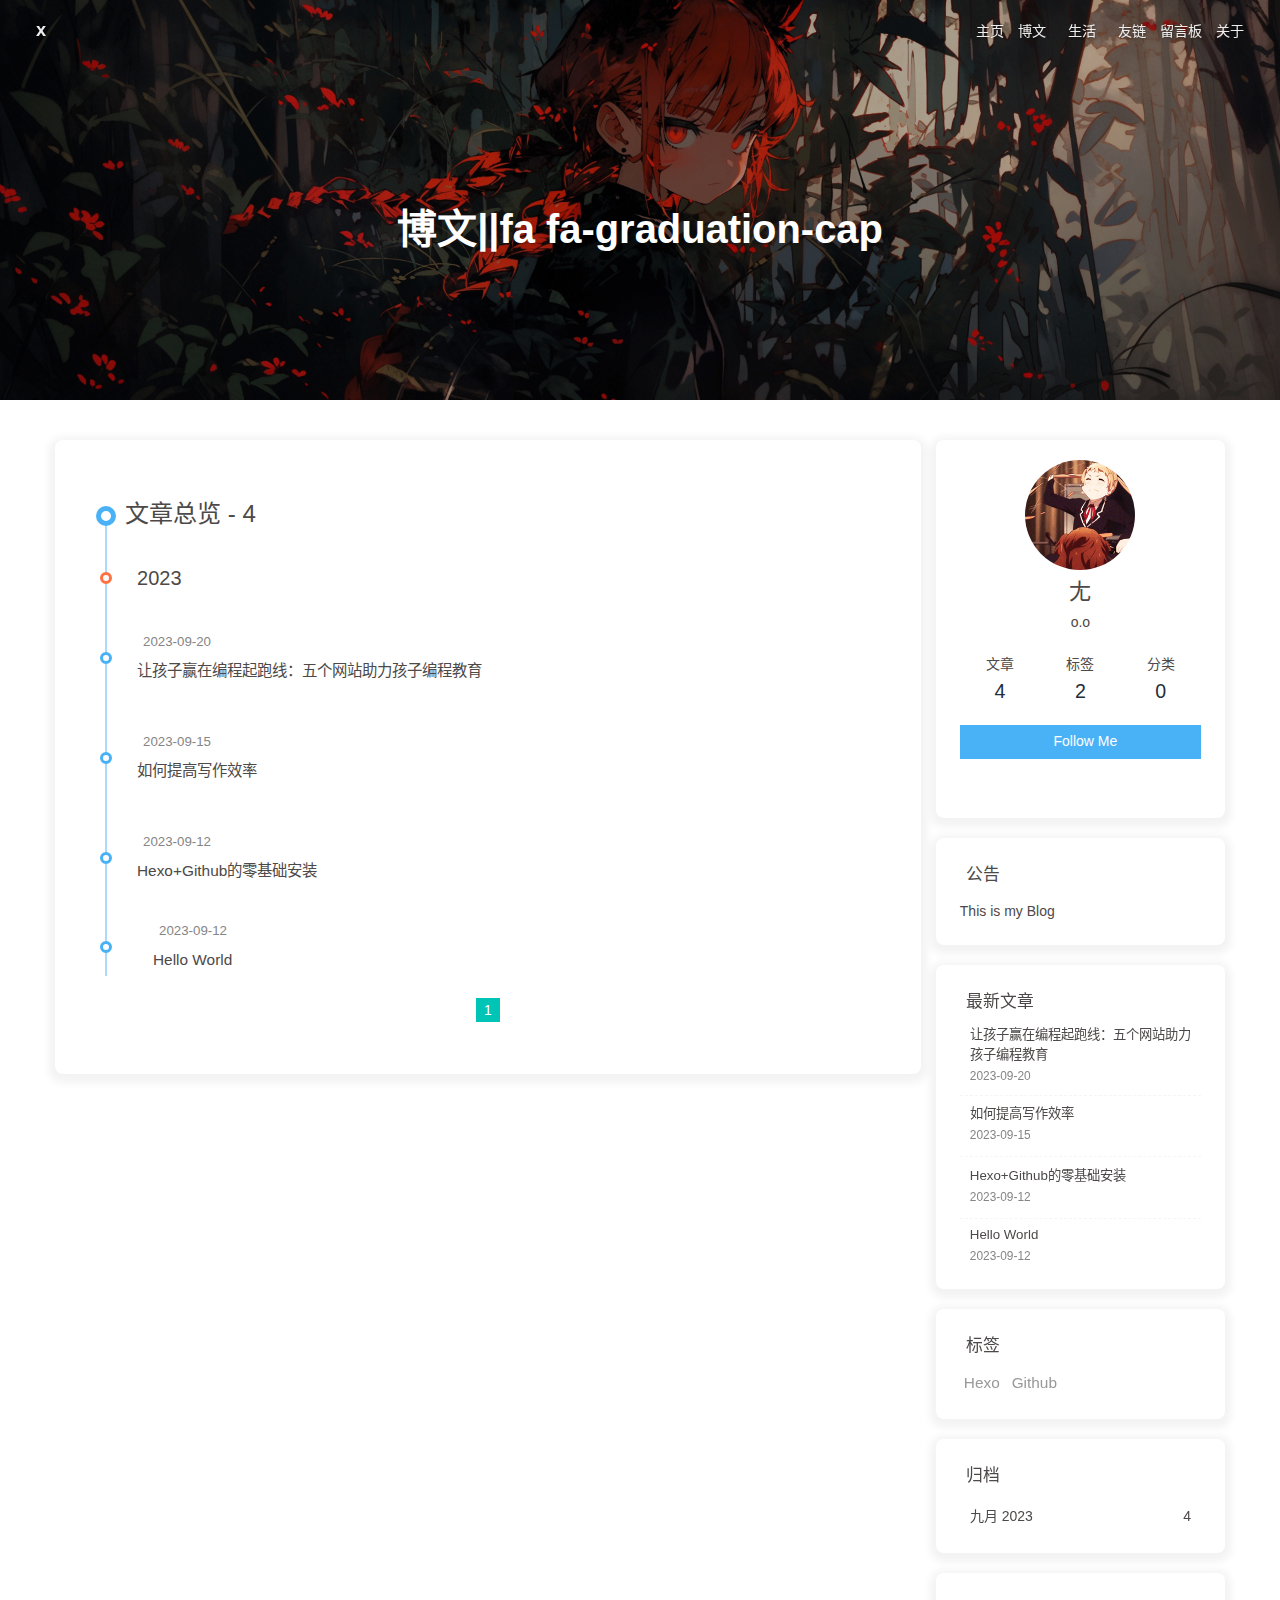
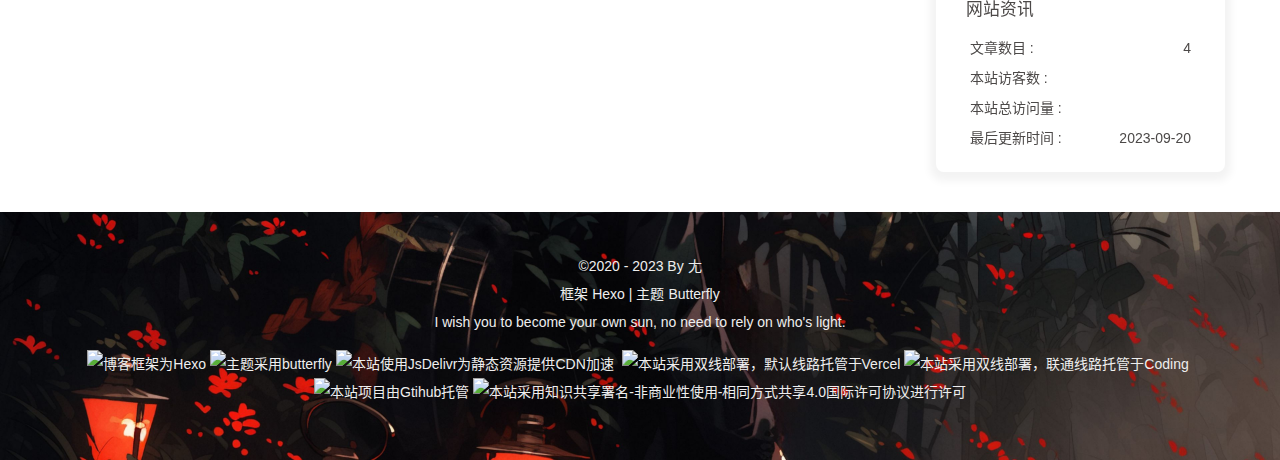
==== commit d75fc74f: "Site updated: 2023-09-20 14:00:22" ====
--- a/archives/index.html
+++ b/archives/index.html
@@ -55,7 +55,7 @@
   isHome: false,
   isHighlightShrink: false,
   isToc: false,
-  postUpdate: '2023-09-20 13:34:31'
+  postUpdate: '2023-09-20 14:00:17'
 }</script><noscript><style type="text/css">
   #nav {
     opacity: 1
@@ -159,4 +159,4 @@
       }
     }
     detectApple()
-    })(window)</script><link rel="stylesheet" href="/css/shadow.css"><link rel="stylesheet" href="https://cdn.jsdelivr.net/gh/sviptzk/[email protected]/butterfly/css/plugins.min.css"><meta name="generator" content="Hexo 6.3.0"></head><body><div id="web_bg"></div><div id="sidebar"><div id="menu-mask"></div><div id="sidebar-menus"><div class="avatar-img is-center"><img src="/img/2.gif" onerror="onerror=null;src='/img/friend_404.gif'" alt="avatar"/></div><div class="sidebar-site-data site-data is-center"><a href="/archives/"><div class="headline">文章</div><div class="length-num">4</div></a><a href="/tags/"><div class="headline">标签</div><div class="length-num">2</div></a><a href="/categories/"><div class="headline">分类</div><div class="length-num">0</div></a></div><hr class="custom-hr"/><div class="menus_items"><div class="menus_item"><a class="site-page" href="/"><i class="fa-fw fa fa-home"></i><span> 主页</span></a></div><div class="menus_item"><a class="site-page group" href="javascript:void(0);"><i class="fa-fw fa fa-graduation-cap"></i><span> 博文</span><i class="fas fa-chevron-down"></i></a><ul class="menus_item_child"><li><a class="site-page child" href="/%E5%BD%92%E6%A1%A3"><i class="fa-fw /archives/"></i><span> 0</span></a></li><li><a class="site-page child" href="/%E5%88%86%E7%B1%BB"><i class="fa-fw /categories/"></i><span> 1</span></a></li><li><a class="site-page child" href="/%E6%A0%87%E7%AD%BE"><i class="fa-fw /tags/"></i><span> 2</span></a></li></ul></div><div class="menus_item"><a class="site-page group" href="javascript:void(0);"><i class="fa-fw fa fa-diamond"></i><span> 生活</span><i class="fas fa-chevron-down"></i></a><ul class="menus_item_child"><li><a class="site-page child" href="/%E8%AF%B4%E8%AF%B4"><i class="fa-fw /shuoshuo/"></i><span> 0</span></a></li><li><a class="site-page child" href="/%E7%9B%B8%E5%86%8C"><i class="fa-fw /photos/"></i><span> 1</span></a></li></ul></div><div class="menus_item"><a class="site-page" href="/links/"><i class="fa-fw fa fa-link"></i><span> 友链</span></a></div><div class="menus_item"><a class="site-page" href="/comment/"><i class="fa-fw fa fa-paper-plane"></i><span> 留言板</span></a></div><div class="menus_item"><a class="site-page" href="/about/"><i class="fa-fw fa fa-heart"></i><span> 关于</span></a></div></div></div></div><div class="page" id="body-wrap"><header class="not-home-page" id="page-header" style="background-image: url('/img/1.jpg')"><nav id="nav"><span id="blog-info"><a href="/" title="x"><span class="site-name">x</span></a></span><div id="menus"><div class="menus_items"><div class="menus_item"><a class="site-page" href="/"><i class="fa-fw fa fa-home"></i><span> 主页</span></a></div><div class="menus_item"><a class="site-page group" href="javascript:void(0);"><i class="fa-fw fa fa-graduation-cap"></i><span> 博文</span><i class="fas fa-chevron-down"></i></a><ul class="menus_item_child"><li><a class="site-page child" href="/%E5%BD%92%E6%A1%A3"><i class="fa-fw /archives/"></i><span> 0</span></a></li><li><a class="site-page child" href="/%E5%88%86%E7%B1%BB"><i class="fa-fw /categories/"></i><span> 1</span></a></li><li><a class="site-page child" href="/%E6%A0%87%E7%AD%BE"><i class="fa-fw /tags/"></i><span> 2</span></a></li></ul></div><div class="menus_item"><a class="site-page group" href="javascript:void(0);"><i class="fa-fw fa fa-diamond"></i><span> 生活</span><i class="fas fa-chevron-down"></i></a><ul class="menus_item_child"><li><a class="site-page child" href="/%E8%AF%B4%E8%AF%B4"><i class="fa-fw /shuoshuo/"></i><span> 0</span></a></li><li><a class="site-page child" href="/%E7%9B%B8%E5%86%8C"><i class="fa-fw /photos/"></i><span> 1</span></a></li></ul></div><div class="menus_item"><a class="site-page" href="/links/"><i class="fa-fw fa fa-link"></i><span> 友链</span></a></div><div class="menus_item"><a class="site-page" href="/comment/"><i class="fa-fw fa fa-paper-plane"></i><span> 留言板</span></a></div><div class="menus_item"><a class="site-page" href="/about/"><i class="fa-fw fa fa-heart"></i><span> 关于</span></a></div></div><div id="toggle-menu"><a class="site-page" href="javascript:void(0);"><i class="fas fa-bars fa-fw"></i></a></div></div></nav><div id="page-site-info"><h1 id="site-title">博文||fa fa-graduation-cap</h1></div></header><main class="layout" id="content-inner"><div id="archive"><div class="article-sort-title">文章总览 - 4</div><div class="article-sort"><div class="article-sort-item year">2023</div><div class="article-sort-item no-article-cover"><div class="article-sort-item-info"><div class="article-sort-item-time"><i class="far fa-calendar-alt"></i><time class="post-meta-date-created" datetime="2023-09-20T03:26:06.000Z" title="发表于 2023-09-20 11:26:06">2023-09-20</time></div><a class="article-sort-item-title" href="/2023/09/20/%E8%AE%A9%E5%AD%A9%E5%AD%90%E8%B5%A2%E5%9C%A8%E7%BC%96%E7%A8%8B%E8%B5%B7%E8%B7%91%E7%BA%BF%EF%BC%9A%E4%BA%94%E4%B8%AA%E7%BD%91%E7%AB%99%E5%8A%A9%E5%8A%9B%E5%AD%A9%E5%AD%90%E7%BC%96%E7%A8%8B%E6%95%99%E8%82%B2/" title="让孩子赢在编程起跑线：五个网站助力孩子编程教育">让孩子赢在编程起跑线：五个网站助力孩子编程教育</a></div></div><div class="article-sort-item no-article-cover"><div class="article-sort-item-info"><div class="article-sort-item-time"><i class="far fa-calendar-alt"></i><time class="post-meta-date-created" datetime="2023-09-15T03:50:58.000Z" title="发表于 2023-09-15 11:50:58">2023-09-15</time></div><a class="article-sort-item-title" href="/2023/09/15/%E5%A6%82%E4%BD%95%E6%8F%90%E9%AB%98%E5%86%99%E4%BD%9C%E6%95%88%E7%8E%87/" title="如何提高写作效率">如何提高写作效率</a></div></div><div class="article-sort-item no-article-cover"><div class="article-sort-item-info"><div class="article-sort-item-time"><i class="far fa-calendar-alt"></i><time class="post-meta-date-created" datetime="2023-09-12T15:02:37.000Z" title="发表于 2023-09-12 23:02:37">2023-09-12</time></div><a class="article-sort-item-title" href="/2023/09/12/Java%E5%AD%A6%E4%B9%A0/" title="Hexo+Github的零基础安装">Hexo+Github的零基础安装</a></div></div><div class="article-sort-item"><div class="article-sort-item-info"><div class="article-sort-item-time"><i class="far fa-calendar-alt"></i><time class="post-meta-date-created" datetime="2023-09-12T13:14:47.873Z" title="发表于 2023-09-12 21:14:47">2023-09-12</time></div><a class="article-sort-item-title" href="/2023/09/12/hello-world/" title="Hello World">Hello World</a></div></div></div><nav id="pagination"><div class="pagination"><span class="page-number current">1</span></div></nav></div><div class="aside-content" id="aside-content"><div class="card-widget card-info"><div class="is-center"><div class="avatar-img"><img src="/img/2.gif" onerror="this.onerror=null;this.src='/img/friend_404.gif'" alt="avatar"/></div><div class="author-info__name">尢</div><div class="author-info__description">o.o</div></div><div class="card-info-data site-data is-center"><a href="/archives/"><div class="headline">文章</div><div class="length-num">4</div></a><a href="/tags/"><div class="headline">标签</div><div class="length-num">2</div></a><a href="/categories/"><div class="headline">分类</div><div class="length-num">0</div></a></div><a id="card-info-btn" target="_blank" rel="noopener" href="https://github.com/xxxxxx"><i class="fab fa-github"></i><span>Follow Me</span></a><div class="card-info-social-icons is-center"><a class="social-icon" href="https://github.com/gdyou" target="_blank" title="Github"><i class="fab fa-github"></i></a><a class="social-icon" href="mailto:1973807205@qq.com" target="_blank" title="Email"><i class="fas fa-envelope"></i></a></div></div><div class="card-widget card-announcement"><div class="item-headline"><i class="fas fa-bullhorn fa-shake"></i><span>公告</span></div><div class="announcement_content">This is my Blog</div></div><div class="sticky_layout"><div class="card-widget card-recent-post"><div class="item-headline"><i class="fas fa-history"></i><span>最新文章</span></div><div class="aside-list"><div class="aside-list-item no-cover"><div class="content"><a class="title" href="/2023/09/20/%E8%AE%A9%E5%AD%A9%E5%AD%90%E8%B5%A2%E5%9C%A8%E7%BC%96%E7%A8%8B%E8%B5%B7%E8%B7%91%E7%BA%BF%EF%BC%9A%E4%BA%94%E4%B8%AA%E7%BD%91%E7%AB%99%E5%8A%A9%E5%8A%9B%E5%AD%A9%E5%AD%90%E7%BC%96%E7%A8%8B%E6%95%99%E8%82%B2/" title="让孩子赢在编程起跑线：五个网站助力孩子编程教育">让孩子赢在编程起跑线：五个网站助力孩子编程教育</a><time datetime="2023-09-20T03:26:06.000Z" title="发表于 2023-09-20 11:26:06">2023-09-20</time></div></div><div class="aside-list-item no-cover"><div class="content"><a class="title" href="/2023/09/15/%E5%A6%82%E4%BD%95%E6%8F%90%E9%AB%98%E5%86%99%E4%BD%9C%E6%95%88%E7%8E%87/" title="如何提高写作效率">如何提高写作效率</a><time datetime="2023-09-15T03:50:58.000Z" title="发表于 2023-09-15 11:50:58">2023-09-15</time></div></div><div class="aside-list-item no-cover"><div class="content"><a class="title" href="/2023/09/12/Java%E5%AD%A6%E4%B9%A0/" title="Hexo+Github的零基础安装">Hexo+Github的零基础安装</a><time datetime="2023-09-12T15:02:37.000Z" title="发表于 2023-09-12 23:02:37">2023-09-12</time></div></div><div class="aside-list-item"><div class="content"><a class="title" href="/2023/09/12/hello-world/" title="Hello World">Hello World</a><time datetime="2023-09-12T13:14:47.873Z" title="发表于 2023-09-12 21:14:47">2023-09-12</time></div></div></div></div><div class="card-widget card-tags"><div class="item-headline"><i class="fas fa-tags"></i><span>标签</span></div><div class="card-tag-cloud"><a href="/tags/Hexo/" style="font-size: 1.1em; color: #999">Hexo</a> <a href="/tags/Github/" style="font-size: 1.1em; color: #999">Github</a></div></div><div class="card-widget card-archives"><div class="item-headline"><i class="fas fa-archive"></i><span>归档</span></div><ul class="card-archive-list"><li class="card-archive-list-item"><a class="card-archive-list-link" href="/archives/2023/09/"><span class="card-archive-list-date">九月 2023</span><span class="card-archive-list-count">4</span></a></li></ul></div><div class="card-widget card-webinfo"><div class="item-headline"><i class="fas fa-chart-line"></i><span>网站资讯</span></div><div class="webinfo"><div class="webinfo-item"><div class="item-name">文章数目 :</div><div class="item-count">4</div></div><div class="webinfo-item"><div class="item-name">本站访客数 :</div><div class="item-count" id="busuanzi_value_site_uv"><i class="fa-solid fa-spinner fa-spin"></i></div></div><div class="webinfo-item"><div class="item-name">本站总访问量 :</div><div class="item-count" id="busuanzi_value_site_pv"><i class="fa-solid fa-spinner fa-spin"></i></div></div><div class="webinfo-item"><div class="item-name">最后更新时间 :</div><div class="item-count" id="last-push-date" data-lastPushDate="2023-09-20T05:34:31.757Z"><i class="fa-solid fa-spinner fa-spin"></i></div></div></div></div></div></div></main><footer id="footer" style="background-image: url('/img/1.jpg')"><div id="footer-wrap"><div class="copyright">&copy;2020 - 2023 By 尢</div><div class="framework-info"><span>框架 </span><a target="_blank" rel="noopener" href="https://hexo.io">Hexo</a><span class="footer-separator">|</span><span>主题 </span><a target="_blank" rel="noopener" href="https://github.com/jerryc127/hexo-theme-butterfly">Butterfly</a></div><div class="footer_custom_text">I wish you to become your own sun, no need to rely on who's light.<p><a target="_blank" href="https://hexo.io/"><img src="https://img.shields.io/badge/Frame-Hexo-blue?style=flat&logo=hexo" title="博客框架为Hexo"></a>&nbsp;<a target="_blank" href="https://butterfly.js.org/"><img src="https://img.shields.io/badge/Theme-Butterfly-6513df?style=flat&logo=bitdefender" title="主题采用butterfly"></a>&nbsp;<a target="_blank" href="https://www.jsdelivr.com/"><img src="https://img.shields.io/badge/CDN-jsDelivr-orange?style=flat&logo=jsDelivr" title="本站使用JsDelivr为静态资源提供CDN加速"></a> &nbsp;<a target="_blank" href="https://vercel.com/ "><img src="https://img.shields.io/badge/Hosted-Vervel-brightgreen?style=flat&logo=Vercel" title="本站采用双线部署，默认线路托管于Vercel"></a>&nbsp;<a target="_blank" href="https://vercel.com/ "><img src="https://img.shields.io/badge/Hosted-Coding-0cedbe?style=flat&logo=Codio" title="本站采用双线部署，联通线路托管于Coding"></a>&nbsp;<a target="_blank" href="https://github.com/"><img src="https://img.shields.io/badge/Source-Github-d021d6?style=flat&logo=GitHub" title="本站项目由Gtihub托管"></a>&nbsp;<a target="_blank" href="http://creativecommons.org/licenses/by-nc-sa/4.0/"><img src="https://img.shields.io/badge/Copyright-BY--NC--SA%204.0-d42328?style=flat&logo=Claris" title="本站采用知识共享署名-非商业性使用-相同方式共享4.0国际许可协议进行许可"></a></p></div></div></footer></div><div id="rightside"><div id="rightside-config-hide"><button id="darkmode" type="button" title="浅色和深色模式转换"><i class="fas fa-adjust"></i></button><button id="hide-aside-btn" type="button" title="单栏和双栏切换"><i class="fas fa-arrows-alt-h"></i></button></div><div id="rightside-config-show"><button id="rightside_config" type="button" title="设置"><i class="fas fa-cog fa-spin"></i></button><button id="go-up" type="button" title="回到顶部"><span class="scroll-percent"></span><i class="fas fa-arrow-up"></i></button></div></div><div><script src="/js/utils.js"></script><script src="/js/main.js"></script><script src="https://cdn.jsdelivr.net/npm/@fancyapps/ui/dist/fancybox/fancybox.umd.min.js"></script><div class="js-pjax"></div><script src="/js/shadow.js"></script><script src="https://myhkw.cn/player/js/player.js" id="myhk" key="159611061656" m="1"></script><script id="click-heart" src="https://cdn.jsdelivr.net/npm/butterfly-extsrc/dist/click-heart.min.js" async="async" mobile="true"></script><script async data-pjax src="//busuanzi.ibruce.info/busuanzi/2.3/busuanzi.pure.mini.js"></script></div></body></html>+    })(window)</script><link rel="stylesheet" href="/css/shadow.css"><link rel="stylesheet" href="https://cdn.jsdelivr.net/gh/sviptzk/[email protected]/butterfly/css/plugins.min.css"><meta name="generator" content="Hexo 6.3.0"></head><body><div id="web_bg"></div><div id="sidebar"><div id="menu-mask"></div><div id="sidebar-menus"><div class="avatar-img is-center"><img src="/img/2.gif" onerror="onerror=null;src='/img/friend_404.gif'" alt="avatar"/></div><div class="sidebar-site-data site-data is-center"><a href="/archives/"><div class="headline">文章</div><div class="length-num">4</div></a><a href="/tags/"><div class="headline">标签</div><div class="length-num">2</div></a><a href="/categories/"><div class="headline">分类</div><div class="length-num">0</div></a></div><hr class="custom-hr"/><div class="menus_items"><div class="menus_item"><a class="site-page" href="/"><i class="fa-fw fa fa-home"></i><span> 主页</span></a></div><div class="menus_item"><a class="site-page group" href="javascript:void(0);"><i class="fa-fw fa fa-graduation-cap"></i><span> 博文</span><i class="fas fa-chevron-down"></i></a><ul class="menus_item_child"><li><a class="site-page child" href="/%E5%BD%92%E6%A1%A3"><i class="fa-fw /archives/"></i><span> 0</span></a></li><li><a class="site-page child" href="/%E5%88%86%E7%B1%BB"><i class="fa-fw /categories/"></i><span> 1</span></a></li><li><a class="site-page child" href="/%E6%A0%87%E7%AD%BE"><i class="fa-fw /tags/"></i><span> 2</span></a></li></ul></div><div class="menus_item"><a class="site-page group" href="javascript:void(0);"><i class="fa-fw fa fa-diamond"></i><span> 生活</span><i class="fas fa-chevron-down"></i></a><ul class="menus_item_child"><li><a class="site-page child" href="/%E8%AF%B4%E8%AF%B4"><i class="fa-fw /shuoshuo/"></i><span> 0</span></a></li><li><a class="site-page child" href="/%E7%9B%B8%E5%86%8C"><i class="fa-fw /photos/"></i><span> 1</span></a></li></ul></div><div class="menus_item"><a class="site-page" href="/links/"><i class="fa-fw fa fa-link"></i><span> 友链</span></a></div><div class="menus_item"><a class="site-page" href="/comment/"><i class="fa-fw fa fa-paper-plane"></i><span> 留言板</span></a></div><div class="menus_item"><a class="site-page" href="/about/"><i class="fa-fw fa fa-heart"></i><span> 关于</span></a></div></div></div></div><div class="page" id="body-wrap"><header class="not-home-page" id="page-header" style="background-image: url('/img/1.jpg')"><nav id="nav"><span id="blog-info"><a href="/" title="x"><span class="site-name">x</span></a></span><div id="menus"><div class="menus_items"><div class="menus_item"><a class="site-page" href="/"><i class="fa-fw fa fa-home"></i><span> 主页</span></a></div><div class="menus_item"><a class="site-page group" href="javascript:void(0);"><i class="fa-fw fa fa-graduation-cap"></i><span> 博文</span><i class="fas fa-chevron-down"></i></a><ul class="menus_item_child"><li><a class="site-page child" href="/%E5%BD%92%E6%A1%A3"><i class="fa-fw /archives/"></i><span> 0</span></a></li><li><a class="site-page child" href="/%E5%88%86%E7%B1%BB"><i class="fa-fw /categories/"></i><span> 1</span></a></li><li><a class="site-page child" href="/%E6%A0%87%E7%AD%BE"><i class="fa-fw /tags/"></i><span> 2</span></a></li></ul></div><div class="menus_item"><a class="site-page group" href="javascript:void(0);"><i class="fa-fw fa fa-diamond"></i><span> 生活</span><i class="fas fa-chevron-down"></i></a><ul class="menus_item_child"><li><a class="site-page child" href="/%E8%AF%B4%E8%AF%B4"><i class="fa-fw /shuoshuo/"></i><span> 0</span></a></li><li><a class="site-page child" href="/%E7%9B%B8%E5%86%8C"><i class="fa-fw /photos/"></i><span> 1</span></a></li></ul></div><div class="menus_item"><a class="site-page" href="/links/"><i class="fa-fw fa fa-link"></i><span> 友链</span></a></div><div class="menus_item"><a class="site-page" href="/comment/"><i class="fa-fw fa fa-paper-plane"></i><span> 留言板</span></a></div><div class="menus_item"><a class="site-page" href="/about/"><i class="fa-fw fa fa-heart"></i><span> 关于</span></a></div></div><div id="toggle-menu"><a class="site-page" href="javascript:void(0);"><i class="fas fa-bars fa-fw"></i></a></div></div></nav><div id="page-site-info"><h1 id="site-title">博文||fa fa-graduation-cap</h1></div></header><main class="layout" id="content-inner"><div id="archive"><div class="article-sort-title">文章总览 - 4</div><div class="article-sort"><div class="article-sort-item year">2023</div><div class="article-sort-item no-article-cover"><div class="article-sort-item-info"><div class="article-sort-item-time"><i class="far fa-calendar-alt"></i><time class="post-meta-date-created" datetime="2023-09-20T03:26:06.000Z" title="发表于 2023-09-20 11:26:06">2023-09-20</time></div><a class="article-sort-item-title" href="/2023/09/20/%E8%AE%A9%E5%AD%A9%E5%AD%90%E8%B5%A2%E5%9C%A8%E7%BC%96%E7%A8%8B%E8%B5%B7%E8%B7%91%E7%BA%BF%EF%BC%9A%E4%BA%94%E4%B8%AA%E7%BD%91%E7%AB%99%E5%8A%A9%E5%8A%9B%E5%AD%A9%E5%AD%90%E7%BC%96%E7%A8%8B%E6%95%99%E8%82%B2/" title="让孩子赢在编程起跑线：五个网站助力孩子编程教育">让孩子赢在编程起跑线：五个网站助力孩子编程教育</a></div></div><div class="article-sort-item no-article-cover"><div class="article-sort-item-info"><div class="article-sort-item-time"><i class="far fa-calendar-alt"></i><time class="post-meta-date-created" datetime="2023-09-15T03:50:58.000Z" title="发表于 2023-09-15 11:50:58">2023-09-15</time></div><a class="article-sort-item-title" href="/2023/09/15/%E5%A6%82%E4%BD%95%E6%8F%90%E9%AB%98%E5%86%99%E4%BD%9C%E6%95%88%E7%8E%87/" title="如何提高写作效率">如何提高写作效率</a></div></div><div class="article-sort-item no-article-cover"><div class="article-sort-item-info"><div class="article-sort-item-time"><i class="far fa-calendar-alt"></i><time class="post-meta-date-created" datetime="2023-09-12T15:02:37.000Z" title="发表于 2023-09-12 23:02:37">2023-09-12</time></div><a class="article-sort-item-title" href="/2023/09/12/Java%E5%AD%A6%E4%B9%A0/" title="Hexo+Github的零基础安装">Hexo+Github的零基础安装</a></div></div><div class="article-sort-item"><div class="article-sort-item-info"><div class="article-sort-item-time"><i class="far fa-calendar-alt"></i><time class="post-meta-date-created" datetime="2023-09-12T13:14:47.873Z" title="发表于 2023-09-12 21:14:47">2023-09-12</time></div><a class="article-sort-item-title" href="/2023/09/12/hello-world/" title="Hello World">Hello World</a></div></div></div><nav id="pagination"><div class="pagination"><span class="page-number current">1</span></div></nav></div><div class="aside-content" id="aside-content"><div class="card-widget card-info"><div class="is-center"><div class="avatar-img"><img src="/img/2.gif" onerror="this.onerror=null;this.src='/img/friend_404.gif'" alt="avatar"/></div><div class="author-info__name">尢</div><div class="author-info__description">o.o</div></div><div class="card-info-data site-data is-center"><a href="/archives/"><div class="headline">文章</div><div class="length-num">4</div></a><a href="/tags/"><div class="headline">标签</div><div class="length-num">2</div></a><a href="/categories/"><div class="headline">分类</div><div class="length-num">0</div></a></div><a id="card-info-btn" target="_blank" rel="noopener" href="https://github.com/xxxxxx"><i class="fab fa-github"></i><span>Follow Me</span></a><div class="card-info-social-icons is-center"><a class="social-icon" href="https://github.com/gdyou" target="_blank" title="Github"><i class="fab fa-github"></i></a><a class="social-icon" href="mailto:1973807205@qq.com" target="_blank" title="Email"><i class="fas fa-envelope"></i></a></div></div><div class="card-widget card-announcement"><div class="item-headline"><i class="fas fa-bullhorn fa-shake"></i><span>公告</span></div><div class="announcement_content">This is my Blog</div></div><div class="sticky_layout"><div class="card-widget card-recent-post"><div class="item-headline"><i class="fas fa-history"></i><span>最新文章</span></div><div class="aside-list"><div class="aside-list-item no-cover"><div class="content"><a class="title" href="/2023/09/20/%E8%AE%A9%E5%AD%A9%E5%AD%90%E8%B5%A2%E5%9C%A8%E7%BC%96%E7%A8%8B%E8%B5%B7%E8%B7%91%E7%BA%BF%EF%BC%9A%E4%BA%94%E4%B8%AA%E7%BD%91%E7%AB%99%E5%8A%A9%E5%8A%9B%E5%AD%A9%E5%AD%90%E7%BC%96%E7%A8%8B%E6%95%99%E8%82%B2/" title="让孩子赢在编程起跑线：五个网站助力孩子编程教育">让孩子赢在编程起跑线：五个网站助力孩子编程教育</a><time datetime="2023-09-20T03:26:06.000Z" title="发表于 2023-09-20 11:26:06">2023-09-20</time></div></div><div class="aside-list-item no-cover"><div class="content"><a class="title" href="/2023/09/15/%E5%A6%82%E4%BD%95%E6%8F%90%E9%AB%98%E5%86%99%E4%BD%9C%E6%95%88%E7%8E%87/" title="如何提高写作效率">如何提高写作效率</a><time datetime="2023-09-15T03:50:58.000Z" title="发表于 2023-09-15 11:50:58">2023-09-15</time></div></div><div class="aside-list-item no-cover"><div class="content"><a class="title" href="/2023/09/12/Java%E5%AD%A6%E4%B9%A0/" title="Hexo+Github的零基础安装">Hexo+Github的零基础安装</a><time datetime="2023-09-12T15:02:37.000Z" title="发表于 2023-09-12 23:02:37">2023-09-12</time></div></div><div class="aside-list-item"><div class="content"><a class="title" href="/2023/09/12/hello-world/" title="Hello World">Hello World</a><time datetime="2023-09-12T13:14:47.873Z" title="发表于 2023-09-12 21:14:47">2023-09-12</time></div></div></div></div><div class="card-widget card-tags"><div class="item-headline"><i class="fas fa-tags"></i><span>标签</span></div><div class="card-tag-cloud"><a href="/tags/Hexo/" style="font-size: 1.1em; color: #999">Hexo</a> <a href="/tags/Github/" style="font-size: 1.1em; color: #999">Github</a></div></div><div class="card-widget card-archives"><div class="item-headline"><i class="fas fa-archive"></i><span>归档</span></div><ul class="card-archive-list"><li class="card-archive-list-item"><a class="card-archive-list-link" href="/archives/2023/09/"><span class="card-archive-list-date">九月 2023</span><span class="card-archive-list-count">4</span></a></li></ul></div><div class="card-widget card-webinfo"><div class="item-headline"><i class="fas fa-chart-line"></i><span>网站资讯</span></div><div class="webinfo"><div class="webinfo-item"><div class="item-name">文章数目 :</div><div class="item-count">4</div></div><div class="webinfo-item"><div class="item-name">本站访客数 :</div><div class="item-count" id="busuanzi_value_site_uv"><i class="fa-solid fa-spinner fa-spin"></i></div></div><div class="webinfo-item"><div class="item-name">本站总访问量 :</div><div class="item-count" id="busuanzi_value_site_pv"><i class="fa-solid fa-spinner fa-spin"></i></div></div><div class="webinfo-item"><div class="item-name">最后更新时间 :</div><div class="item-count" id="last-push-date" data-lastPushDate="2023-09-20T06:00:17.106Z"><i class="fa-solid fa-spinner fa-spin"></i></div></div></div></div></div></div></main><footer id="footer" style="background-image: url('/img/1.jpg')"><div id="footer-wrap"><div class="copyright">&copy;2020 - 2023 By 尢</div><div class="framework-info"><span>框架 </span><a target="_blank" rel="noopener" href="https://hexo.io">Hexo</a><span class="footer-separator">|</span><span>主题 </span><a target="_blank" rel="noopener" href="https://github.com/jerryc127/hexo-theme-butterfly">Butterfly</a></div><div class="footer_custom_text">I wish you to become your own sun, no need to rely on who's light.<p><a target="_blank" href="https://hexo.io/"><img src="https://img.shields.io/badge/Frame-Hexo-blue?style=flat&logo=hexo" title="博客框架为Hexo"></a>&nbsp;<a target="_blank" href="https://butterfly.js.org/"><img src="https://img.shields.io/badge/Theme-Butterfly-6513df?style=flat&logo=bitdefender" title="主题采用butterfly"></a>&nbsp;<a target="_blank" href="https://www.jsdelivr.com/"><img src="https://img.shields.io/badge/CDN-jsDelivr-orange?style=flat&logo=jsDelivr" title="本站使用JsDelivr为静态资源提供CDN加速"></a> &nbsp;<a target="_blank" href="https://vercel.com/ "><img src="https://img.shields.io/badge/Hosted-Vervel-brightgreen?style=flat&logo=Vercel" title="本站采用双线部署，默认线路托管于Vercel"></a>&nbsp;<a target="_blank" href="https://vercel.com/ "><img src="https://img.shields.io/badge/Hosted-Coding-0cedbe?style=flat&logo=Codio" title="本站采用双线部署，联通线路托管于Coding"></a>&nbsp;<a target="_blank" href="https://github.com/"><img src="https://img.shields.io/badge/Source-Github-d021d6?style=flat&logo=GitHub" title="本站项目由Gtihub托管"></a>&nbsp;<a target="_blank" href="http://creativecommons.org/licenses/by-nc-sa/4.0/"><img src="https://img.shields.io/badge/Copyright-BY--NC--SA%204.0-d42328?style=flat&logo=Claris" title="本站采用知识共享署名-非商业性使用-相同方式共享4.0国际许可协议进行许可"></a></p></div></div></footer></div><div id="rightside"><div id="rightside-config-hide"><button id="darkmode" type="button" title="浅色和深色模式转换"><i class="fas fa-adjust"></i></button><button id="hide-aside-btn" type="button" title="单栏和双栏切换"><i class="fas fa-arrows-alt-h"></i></button></div><div id="rightside-config-show"><button id="rightside_config" type="button" title="设置"><i class="fas fa-cog fa-spin"></i></button><button id="go-up" type="button" title="回到顶部"><span class="scroll-percent"></span><i class="fas fa-arrow-up"></i></button></div></div><div><script src="/js/utils.js"></script><script src="/js/main.js"></script><script src="https://cdn.jsdelivr.net/npm/@fancyapps/ui/dist/fancybox/fancybox.umd.min.js"></script><div class="js-pjax"></div><script src="/js/shadow.js"></script><script src="https://myhkw.cn/player/js/player.js" id="myhk" key="159611061656" m="1"></script><script id="click-heart" src="https://cdn.jsdelivr.net/npm/butterfly-extsrc/dist/click-heart.min.js" async="async" mobile="true"></script><script async data-pjax src="//busuanzi.ibruce.info/busuanzi/2.3/busuanzi.pure.mini.js"></script></div></body></html>